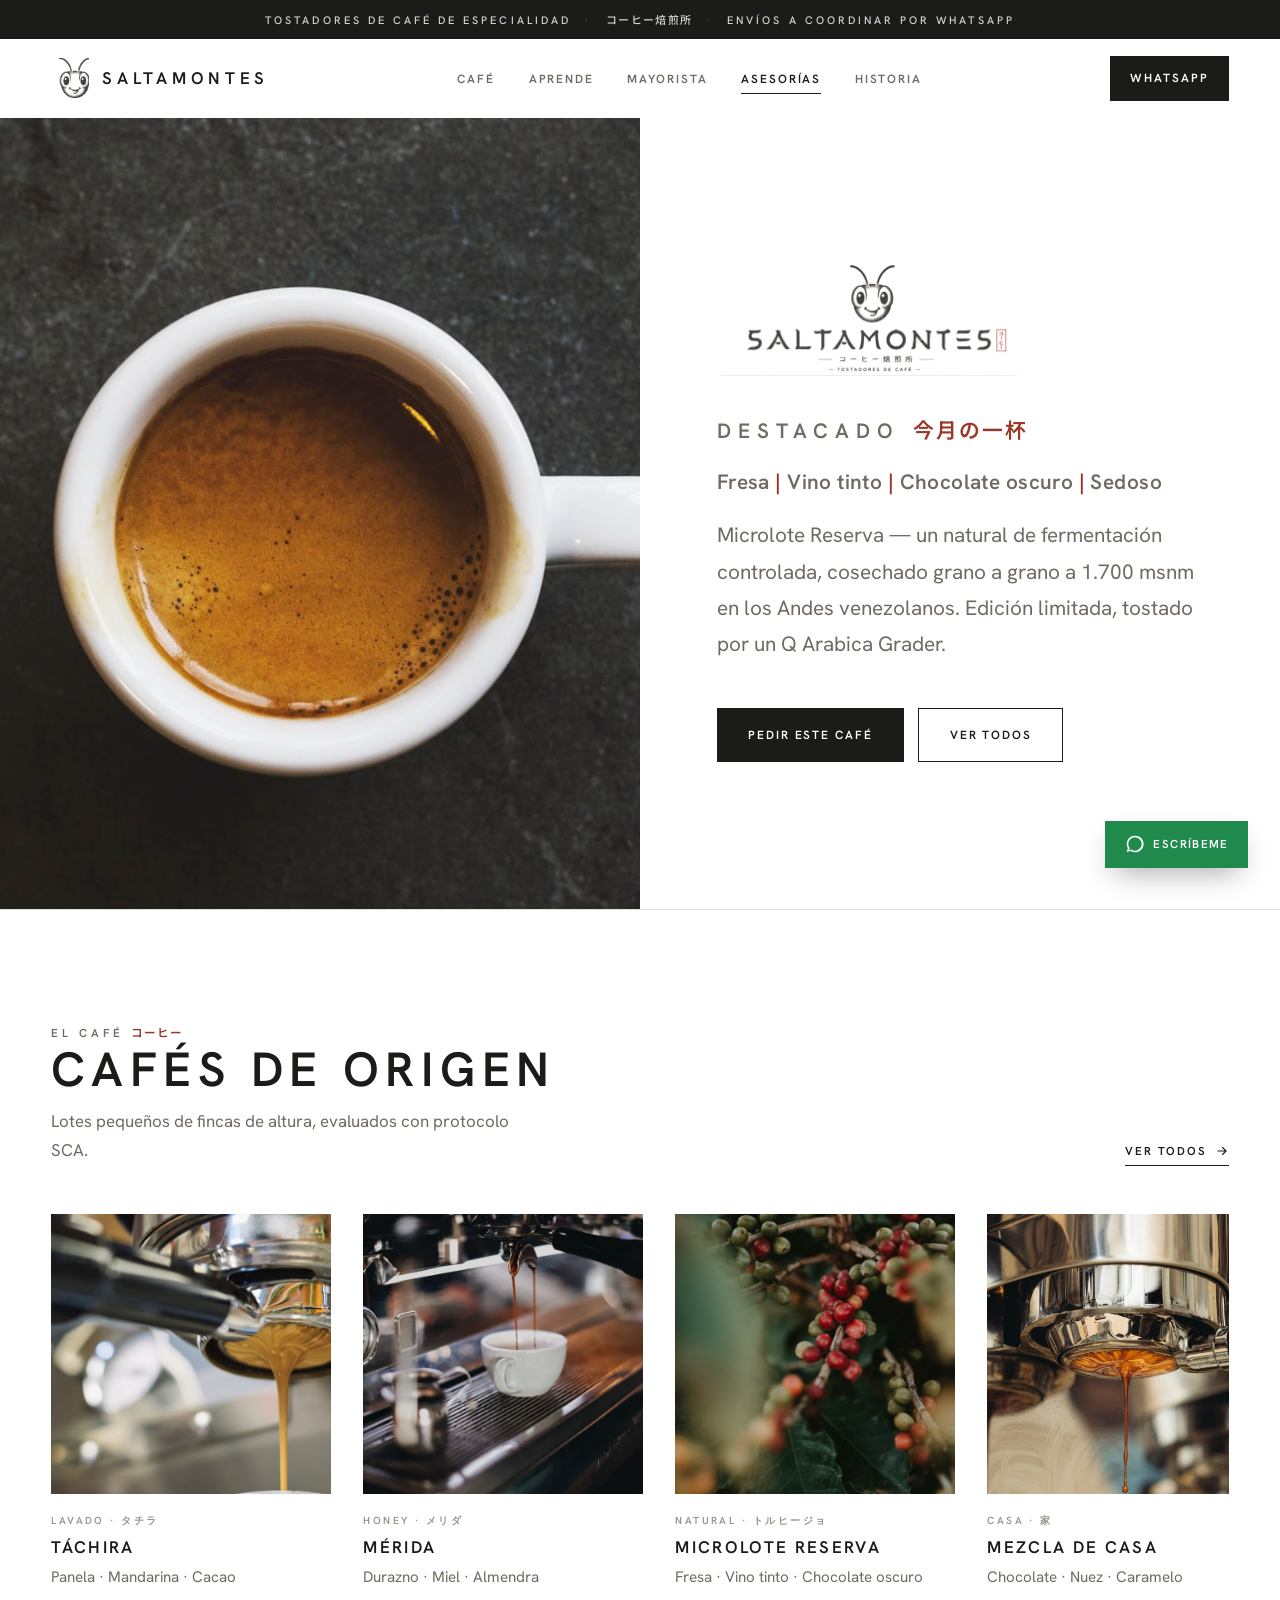
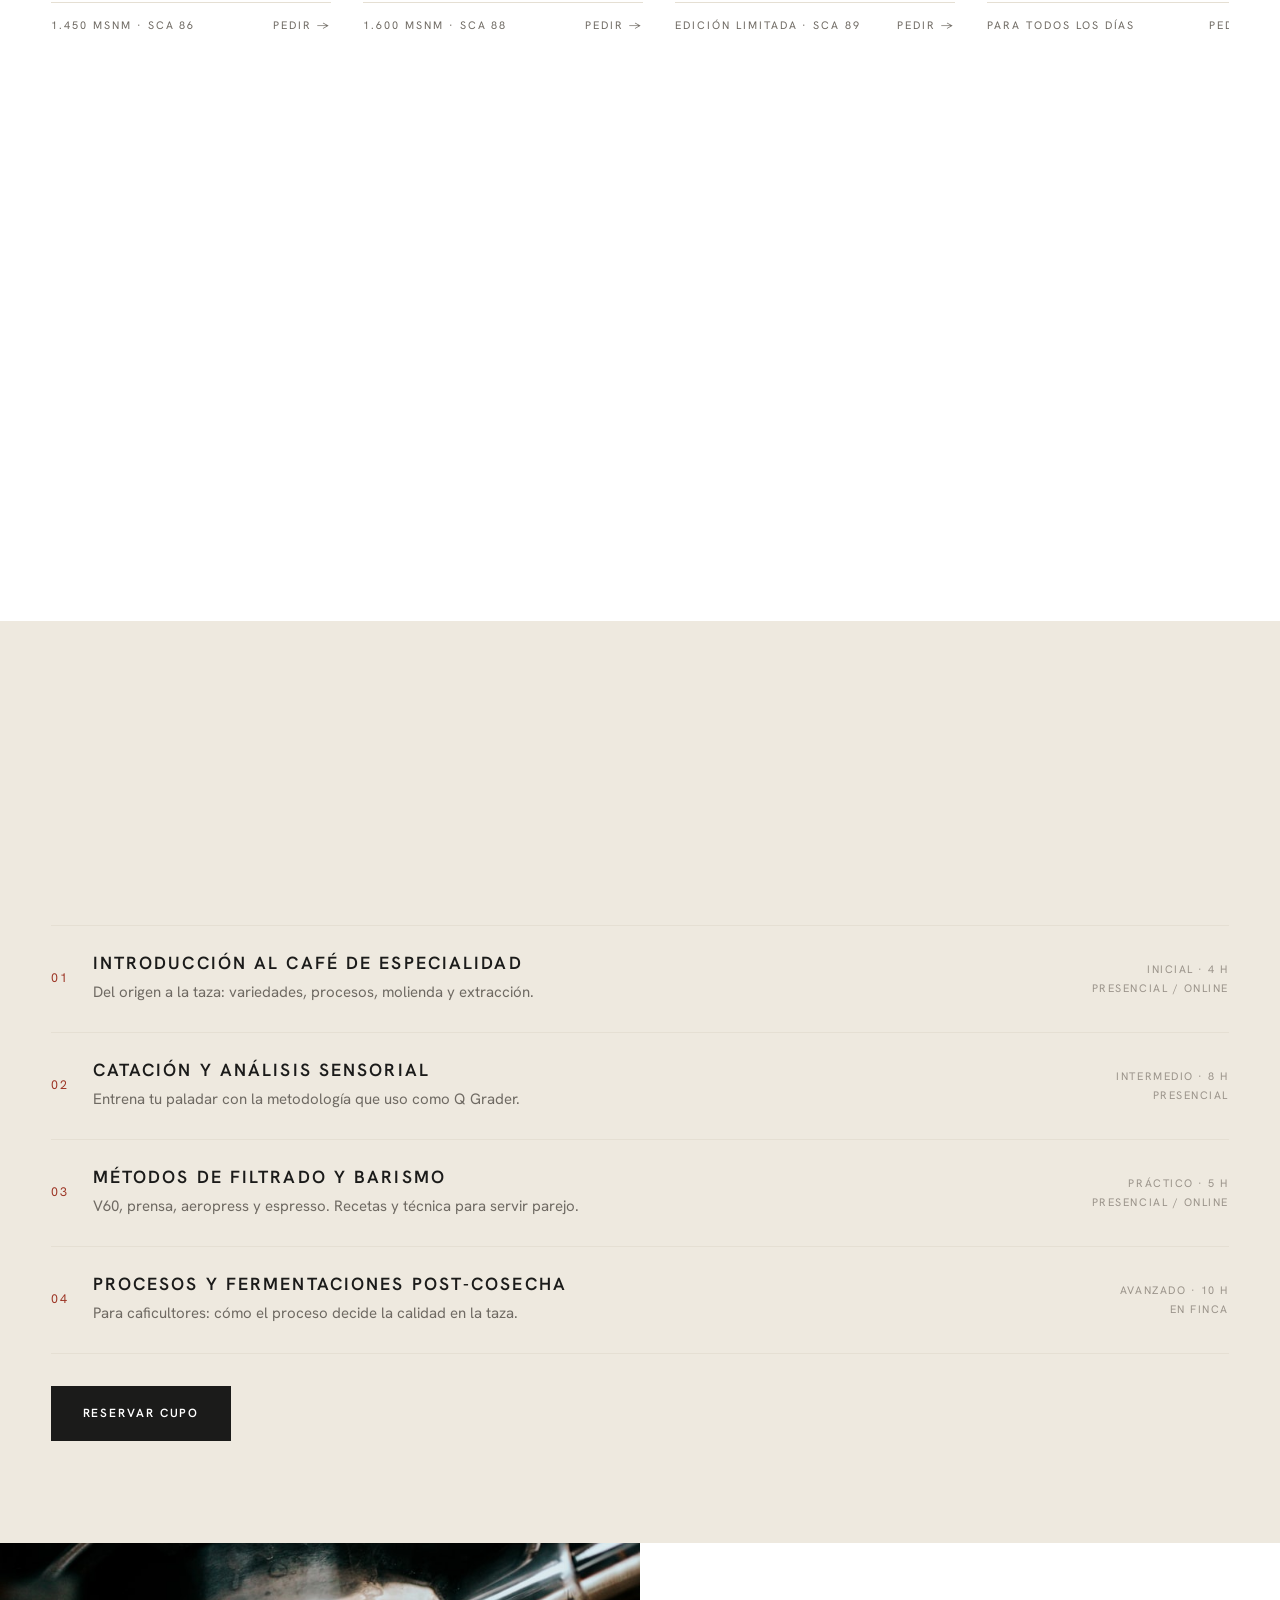
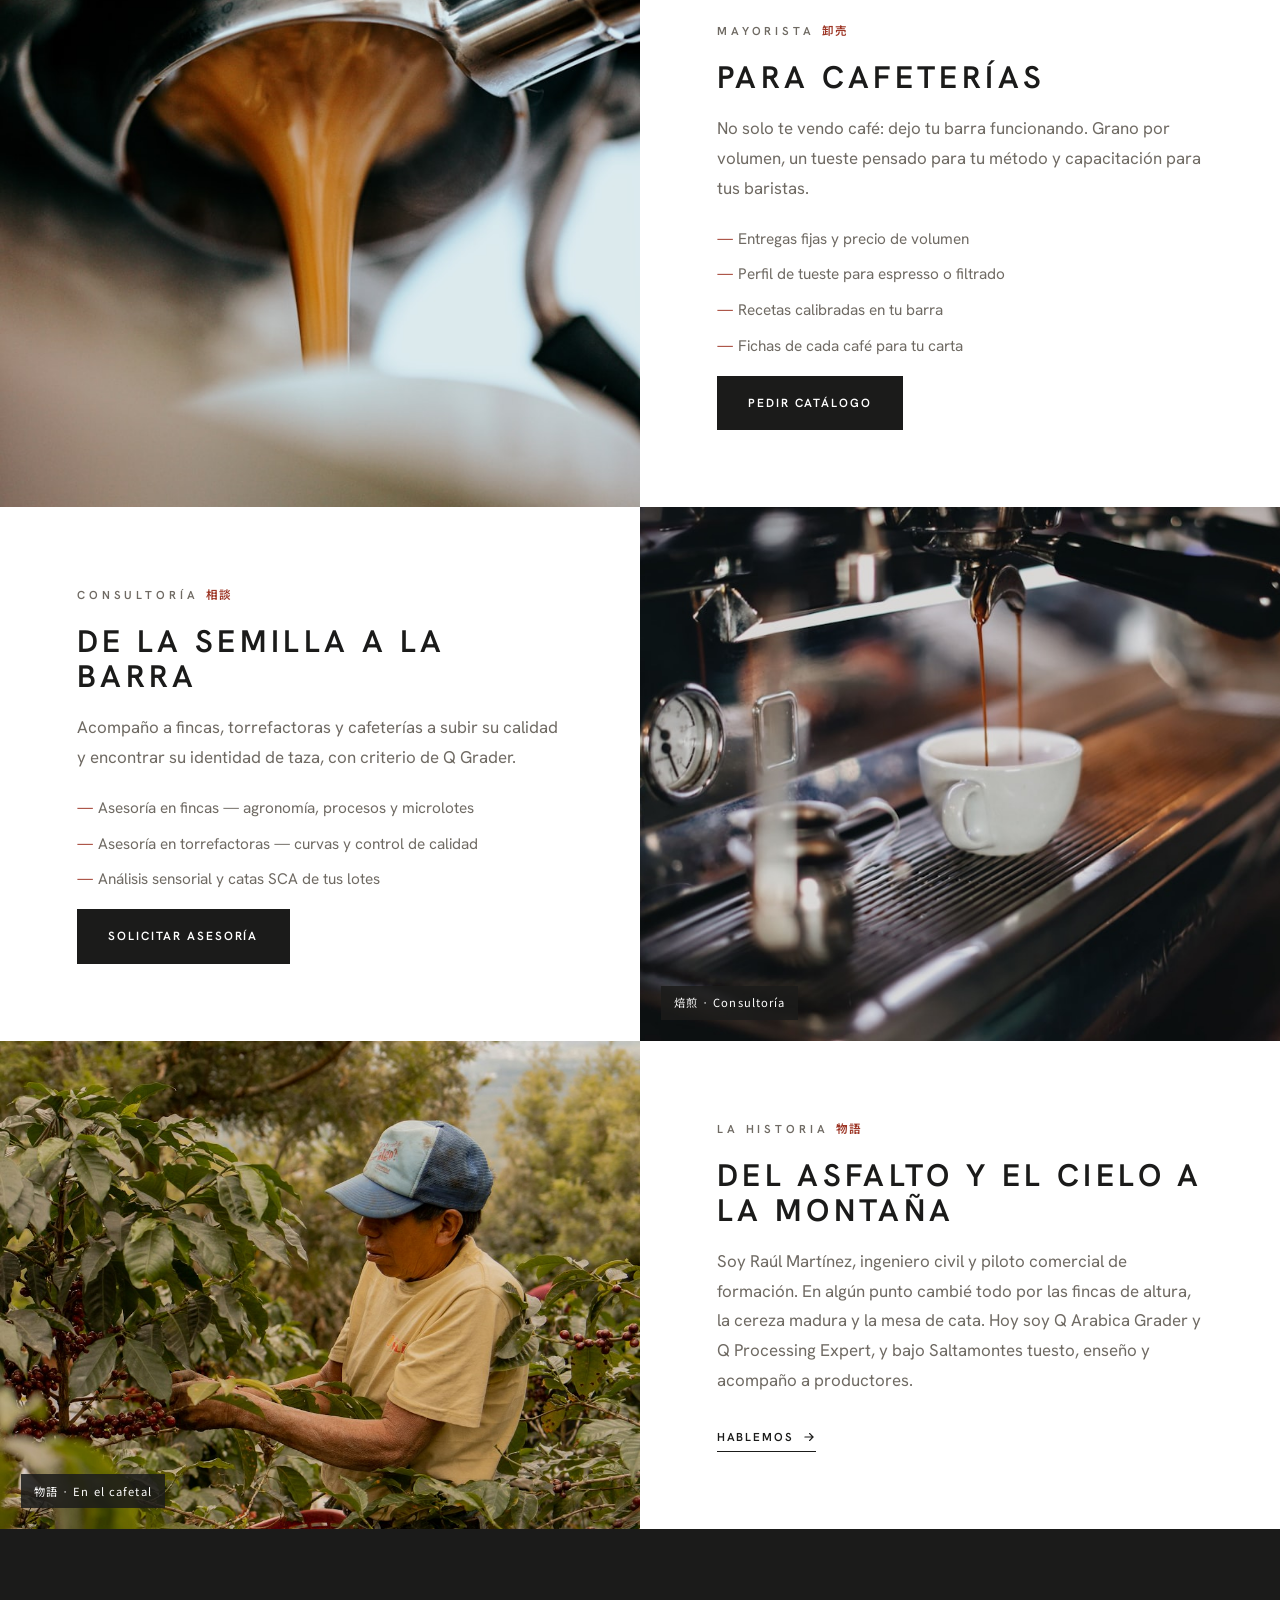
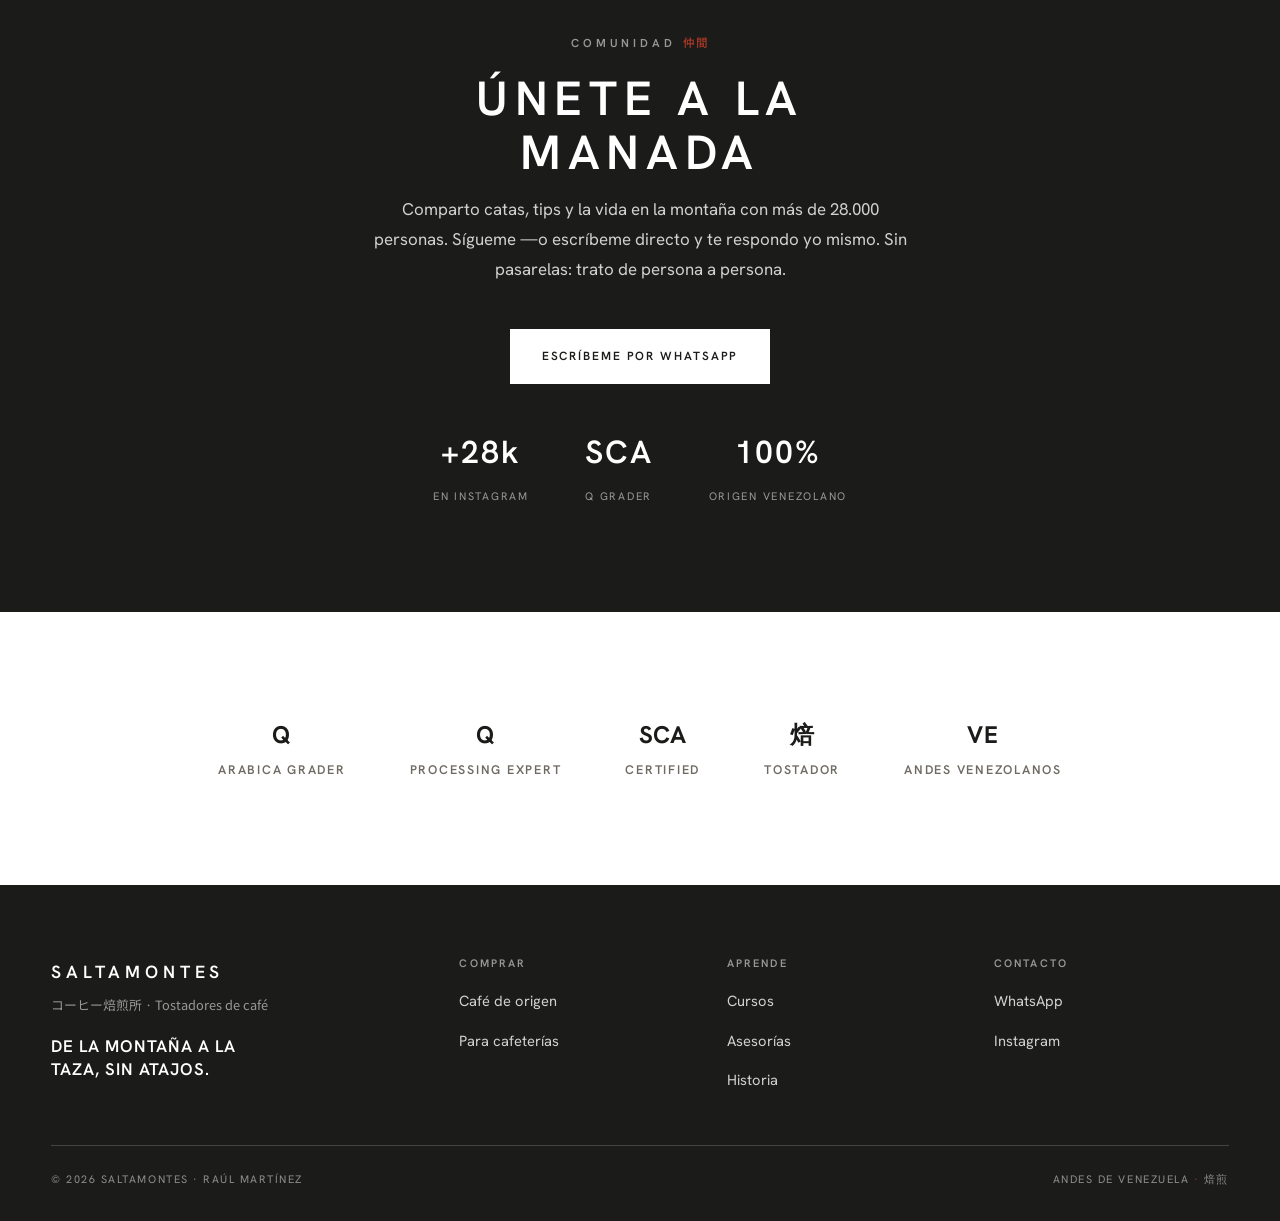
==== v4.html @ 83c82fa0 "Agrega v4 (Saltamontes): sistema editorial minimalista + URLs limpias - v4.html + assets/v4.css: pal" ====
<!DOCTYPE html>
<html lang="es">
<head>
<meta charset="UTF-8" />
<meta name="viewport" content="width=device-width, initial-scale=1" />
<title>Saltamontes — Tostadores de café de especialidad</title>
<meta name="description" content="Saltamontes. Café de especialidad de origen, tostado por un Q Arabica Grader. Cursos, asesorías y café para cafeterías. Pedidos por WhatsApp." />
<meta name="theme-color" content="#ffffff" />
<meta property="og:title" content="Saltamontes — Tostadores de café de especialidad" />
<meta property="og:description" content="Café de origen, cursos y asesorías. De la montaña a la taza." />
<meta property="og:image" content="images/saltamontes-logo.png" />

<link rel="preconnect" href="https://fonts.googleapis.com" />
<link rel="preconnect" href="https://fonts.gstatic.com" crossorigin />
<link href="https://fonts.googleapis.com/css2?family=Hanken+Grotesk:wght@400;500;600;700&family=Noto+Sans+JP:wght@400;500;700&display=swap" rel="stylesheet" />
<link rel="stylesheet" href="assets/v4.css" />
<link rel="icon" href="images/saltamontes-mark.png" />
</head>
<body class="v4">

<!-- TOPBAR -->
<div class="topbar" id="top">
  <div class="wrap topbar__row">Tostadores de café de especialidad <span class="dot">·</span> <span class="jp">コーヒー焙煎所</span> <span class="dot hide-sm">·</span> <span class="hide-sm">Envíos a coordinar por WhatsApp</span></div>
</div>

<!-- HEADER -->
<header class="hdr site-header">
  <div class="wrap hdr__row">
    <a class="brand" href="#top" aria-label="Saltamontes, inicio">
      <img src="images/saltamontes-mark.png" alt="" />
      <b>Saltamontes</b>
    </a>
    <nav aria-label="Principal">
      <ul class="nav nav__links">
        <li><a href="#cafe">Café</a></li>
        <li><a href="#aprende">Aprende</a></li>
        <li><a href="#mayorista">Mayorista</a></li>
        <li><a href="#asesorias">Asesorías</a></li>
        <li><a href="#historia">Historia</a></li>
      </ul>
    </nav>
    <div class="hdr__act">
      <a class="btn btn--sm js-wa" data-wa="Hola Raúl, vi la web de Saltamontes y quiero información.">WhatsApp</a>
      <button class="menu-btn" id="navToggle" aria-label="Abrir menú" aria-expanded="false"><svg viewBox="0 0 24 24" fill="none" stroke="currentColor" stroke-width="1.6" stroke-linecap="round"><path d="M4 7h16M4 12h16M4 17h16"/></svg></button>
    </div>
  </div>
</header>

<div class="mnav" id="mobileMenu" role="dialog" aria-label="Menú">
  <div class="mnav__top"><b style="letter-spacing:.2em;text-transform:uppercase;">Menú</b>
    <button class="menu-btn" id="navClose" aria-label="Cerrar" style="display:grid"><svg viewBox="0 0 24 24" fill="none" stroke="currentColor" stroke-width="1.6" stroke-linecap="round"><path d="M6 6l12 12M18 6L6 18"/></svg></button>
  </div>
  <a href="#cafe">Café</a><a href="#aprende">Aprende</a><a href="#mayorista">Mayorista</a><a href="#asesorias">Asesorías</a><a href="#historia">Historia</a>
</div>

<a class="wa js-wa" data-wa="Hola Raúl 👋 Vi la web de Saltamontes y quiero conversar." aria-label="WhatsApp">
  <svg viewBox="0 0 24 24" fill="currentColor" aria-hidden="true"><path d="M12 2a10 10 0 0 0-8.6 15l-1.3 4.7 4.8-1.3A10 10 0 1 0 12 2zm0 2a8 8 0 1 1-4.1 14.9l-.4-.2-2.8.7.8-2.7-.2-.4A8 8 0 0 1 12 4z"/></svg><span>Escríbeme</span>
</a>

<main>

<!-- HERO — producto destacado -->
<section class="hero">
  <div class="hero__media"><img src="images/g-taza.jpg" alt="Microlote Reserva" loading="eager" /></div>
  <div class="hero__body">
    <img class="hero__logo" src="images/saltamontes-logo.png" alt="Saltamontes" />
    <p class="ey">Destacado <span class="jp">今月の一杯</span></p>
    <p class="hero__notes">Fresa <b>|</b> Vino tinto <b>|</b> Chocolate oscuro <b>|</b> Sedoso</p>
    <p>Microlote Reserva — un natural de fermentación controlada, cosechado grano a grano a 1.700 msnm en los Andes venezolanos. Edición limitada, tostado por un Q&nbsp;Arabica&nbsp;Grader.</p>
    <div class="hero__cta">
      <a class="btn js-wa" data-wa="Hola Raúl, quiero el Microlote Reserva destacado de Saltamontes. ¿Disponibilidad y precio?">Pedir este café</a>
      <a class="btn btn--out" href="#cafe">Ver todos</a>
    </div>
  </div>
</section>

<!-- CAFÉ — rail -->
<section class="sec" id="cafe">
  <div class="wrap">
    <div class="sechead reveal">
      <div><p class="ey">El café <span class="jp">コーヒー</span></p><h2>Cafés de origen</h2><p>Lotes pequeños de fincas de altura, evaluados con protocolo SCA.</p></div>
      <a class="lnk js-wa" data-wa="Hola Raúl, ¿me pasas la lista completa de cafés de Saltamontes con precios?">Ver todos <svg viewBox="0 0 24 24" fill="none" stroke="currentColor" stroke-width="2" stroke-linecap="round"><path d="M5 12h14M13 6l6 6-6 6"/></svg></a>
    </div>
    <div class="rail reveal">
      <a class="pcard js-wa" data-wa="Hola Raúl, me interesa el café Táchira (lavado). ¿Precio y disponibilidad?">
        <div class="pcard__img"><img src="images/cafe-1.jpg" alt="Táchira" loading="lazy" /></div>
        <span class="pcard__cat">Lavado · タチラ</span><h3>Táchira</h3>
        <p class="pcard__notes">Panela · Mandarina · Cacao</p>
        <div class="pcard__foot"><span>1.450 msnm · SCA 86</span><span>Pedir →</span></div>
      </a>
      <a class="pcard js-wa" data-wa="Hola Raúl, me interesa el café Mérida (honey). ¿Precio y disponibilidad?">
        <div class="pcard__img"><img src="images/cafe-2.jpg" alt="Mérida" loading="lazy" /></div>
        <span class="pcard__cat">Honey · メリダ</span><h3>Mérida</h3>
        <p class="pcard__notes">Durazno · Miel · Almendra</p>
        <div class="pcard__foot"><span>1.600 msnm · SCA 88</span><span>Pedir →</span></div>
      </a>
      <a class="pcard js-wa" data-wa="Hola Raúl, quiero el Microlote Reserva (natural). ¿Sigue disponible?">
        <div class="pcard__img"><img src="images/cafe-3.jpg" alt="Microlote Reserva" loading="lazy" /></div>
        <span class="pcard__cat">Natural · トルヒージョ</span><h3>Microlote Reserva</h3>
        <p class="pcard__notes">Fresa · Vino tinto · Chocolate oscuro</p>
        <div class="pcard__foot"><span>Edición limitada · SCA 89</span><span>Pedir →</span></div>
      </a>
      <a class="pcard js-wa" data-wa="Hola Raúl, quiero café para preparar en casa. ¿Qué me recomiendas?">
        <div class="pcard__img"><img src="images/hero.jpg" alt="Café de casa" loading="lazy" /></div>
        <span class="pcard__cat">Casa · 家</span><h3>Mezcla de casa</h3>
        <p class="pcard__notes">Chocolate · Nuez · Caramelo</p>
        <div class="pcard__foot"><span>Para todos los días</span><span>Pedir →</span></div>
      </a>
    </div>
  </div>
</section>

<!-- BLOQUE A — Origen (imagen izq) -->
<section class="block reveal">
  <div class="block__media"><img src="images/editorial.jpg" alt="Cafetal de altura" loading="lazy" /><span class="tag">山の畑 · Los Andes</span></div>
  <div class="block__body">
    <p class="ey">Origen <span class="jp">産地</span></p>
    <h2>No nos conformamos con un café correcto</h2>
    <p>Altura, sombra, cosecha selectiva y procesos hechos con paciencia. Como los tostadores japoneses que admiro: precisión, respeto por el grano y ni un atajo. Eso separa un buen café de uno que no se te olvida.</p>
    <a class="lnk" href="#historia">Nuestra historia <svg viewBox="0 0 24 24" fill="none" stroke="currentColor" stroke-width="2" stroke-linecap="round"><path d="M5 12h14M13 6l6 6-6 6"/></svg></a>
  </div>
</section>

<!-- APRENDE — cursos -->
<section class="sec sec--cream" id="aprende">
  <div class="wrap">
    <div class="sechead reveal"><div><p class="ey">Aprende <span class="jp">学ぶ</span></p><h2>Cursos</h2><p>Con quien lo hace todos los días. Presencial o en línea, con base en los protocolos de la SCA.</p></div></div>
    <div class="rows reveal">
      <div class="row"><span class="row__n">01</span><div><h3>Introducción al café de especialidad</h3><p>Del origen a la taza: variedades, procesos, molienda y extracción.</p></div><div class="row__meta">Inicial · 4 h<br>Presencial / Online</div></div>
      <div class="row"><span class="row__n">02</span><div><h3>Catación y análisis sensorial</h3><p>Entrena tu paladar con la metodología que uso como Q Grader.</p></div><div class="row__meta">Intermedio · 8 h<br>Presencial</div></div>
      <div class="row"><span class="row__n">03</span><div><h3>Métodos de filtrado y barismo</h3><p>V60, prensa, aeropress y espresso. Recetas y técnica para servir parejo.</p></div><div class="row__meta">Práctico · 5 h<br>Presencial / Online</div></div>
      <div class="row"><span class="row__n">04</span><div><h3>Procesos y fermentaciones post-cosecha</h3><p>Para caficultores: cómo el proceso decide la calidad en la taza.</p></div><div class="row__meta">Avanzado · 10 h<br>En finca</div></div>
    </div>
    <div style="margin-top:2rem;"><a class="btn js-wa" data-wa="Hola Raúl, quiero reservar cupo en un curso de Saltamontes. ¿Próximas fechas?">Reservar cupo</a></div>
  </div>
</section>

<!-- BLOQUE C — Cafeterías (imagen izq) -->
<section class="block reveal" id="mayorista">
  <div class="block__media"><img src="images/g-molido.jpg" alt="Café en barra" loading="lazy" /></div>
  <div class="block__body">
    <p class="ey">Mayorista <span class="jp">卸売</span></p>
    <h2>Para cafeterías</h2>
    <p>No solo te vendo café: dejo tu barra funcionando. Grano por volumen, un tueste pensado para tu método y capacitación para tus baristas.</p>
    <ul class="blist"><li>Entregas fijas y precio de volumen</li><li>Perfil de tueste para espresso o filtrado</li><li>Recetas calibradas en tu barra</li><li>Fichas de cada café para tu carta</li></ul>
    <a class="btn js-wa" data-wa="Hola Raúl, tengo una cafetería y quiero el catálogo mayorista de Saltamontes.">Pedir catálogo</a>
  </div>
</section>

<!-- BLOQUE D — Asesorías (imagen der) -->
<section class="block block--rev reveal" id="asesorias">
  <div class="block__media"><img src="images/cafe-2.jpg" alt="Asesoría de tueste" loading="lazy" /><span class="tag">焙煎 · Consultoría</span></div>
  <div class="block__body">
    <p class="ey">Consultoría <span class="jp">相談</span></p>
    <h2>De la semilla a la barra</h2>
    <p>Acompaño a fincas, torrefactoras y cafeterías a subir su calidad y encontrar su identidad de taza, con criterio de Q Grader.</p>
    <ul class="blist"><li>Asesoría en fincas — agronomía, procesos y microlotes</li><li>Asesoría en torrefactoras — curvas y control de calidad</li><li>Análisis sensorial y catas SCA de tus lotes</li></ul>
    <a class="btn js-wa" data-wa="Hola Raúl, quiero una asesoría de Saltamontes (finca / torrefactora / catas).">Solicitar asesoría</a>
  </div>
</section>

<!-- HISTORIA -->
<section class="block reveal" id="historia">
  <div class="block__media"><img src="images/raul.jpg" alt="En el cafetal" loading="lazy" /><span class="tag">物語 · En el cafetal</span></div>
  <div class="block__body">
    <p class="ey">La historia <span class="jp">物語</span></p>
    <h2>Del asfalto y el cielo a la montaña</h2>
    <p style="text-transform:none;letter-spacing:0;font-weight:400;">Soy Raúl Martínez, ingeniero civil y piloto comercial de formación. En algún punto cambié todo por las fincas de altura, la cereza madura y la mesa de cata. Hoy soy Q Arabica Grader y Q Processing Expert, y bajo Saltamontes tuesto, enseño y acompaño a productores.</p>
    <a class="lnk js-wa" data-wa="Hola Raúl, quiero conocer más de Saltamontes.">Hablemos <svg viewBox="0 0 24 24" fill="none" stroke="currentColor" stroke-width="2" stroke-linecap="round"><path d="M5 12h14M13 6l6 6-6 6"/></svg></a>
  </div>
</section>

<!-- COMUNIDAD -->
<section class="sec sec--ink" id="comunidad">
  <div class="wrap signup reveal">
    <p class="ey">Comunidad <span class="jp">仲間</span></p>
    <h2>Únete a la manada</h2>
    <p>Comparto catas, tips y la vida en la montaña con más de 28.000 personas. Sígueme —o escríbeme directo y te respondo yo mismo. Sin pasarelas: trato de persona a persona.</p>
    <a class="btn btn--light js-wa" data-wa="Hola Raúl 👋 Vi la web de Saltamontes y quiero conversar sobre café.">Escríbeme por WhatsApp</a>
    <div class="signup__stats">
      <div><b>+28k</b><span>En Instagram</span></div>
      <div><b>SCA</b><span>Q Grader</span></div>
      <div><b>100%</b><span>Origen venezolano</span></div>
    </div>
  </div>
</section>

<!-- PRENSA / CREDENCIALES -->
<section class="sec">
  <div class="wrap press reveal">
    <div><b>Q</b> Arabica Grader</div>
    <div><b>Q</b> Processing Expert</div>
    <div><b>SCA</b> Certified</div>
    <div><b>焙</b> Tostador</div>
    <div><b>VE</b> Andes venezolanos</div>
  </div>
</section>

</main>

<!-- FOOTER -->
<footer class="foot">
  <div class="wrap">
    <div class="foot__grid">
      <div>
        <div class="foot__brand">Saltamontes</div>
        <div class="foot__jp">コーヒー焙煎所 · Tostadores de café</div>
        <p class="foot__tag">De la montaña a la taza, sin atajos.</p>
      </div>
      <div><h4>Comprar</h4><ul><li><a class="js-wa" data-wa="Hola Raúl, quiero café de Saltamontes.">Café de origen</a></li><li><a class="js-wa" data-wa="Hola Raúl, quiero el catálogo mayorista.">Para cafeterías</a></li></ul></div>
      <div><h4>Aprende</h4><ul><li><a href="#aprende">Cursos</a></li><li><a href="#asesorias">Asesorías</a></li><li><a href="#historia">Historia</a></li></ul></div>
      <div><h4>Contacto</h4><ul><li><a class="js-wa" data-wa="Hola Raúl 👋">WhatsApp</a></li><li><a href="https://www.instagram.com/raulmartinez28" target="_blank" rel="noopener">Instagram</a></li></ul></div>
    </div>
    <div class="foot__bottom"><span>© <span id="year">2026</span> Saltamontes · Raúl Martínez</span><span>Andes de Venezuela <span style="color:var(--accent)">·</span> 焙煎</span></div>
  </div>
</footer>

<script src="assets/app.js"></script>
</body>
</html>
---- assets/v4.css ----
/* =========================================================================
   SALTAMONTES — v4
   Sistema visual editorial minimalista (referencia: tostadores de especialidad
   estilo Onyx). Blanco + crema, tipografía sans en mayúsculas espaciadas,
   bloques alternos imagen/texto, mucha respiración. Contenido propio.
   ========================================================================= */

:root {
  --paper:  #ffffff;
  --cream:  #eee9df;
  --sand:   #f6f2ea;
  --ink:    #1b1b1a;
  --ink-soft:#6f6a63;
  --ink-faint:#9a938a;
  --line:   #e5dfd3;
  --accent: #9d3626;   /* rojo-sello Saltamontes, uso mínimo */

  --font: "Hanken Grotesk", system-ui, -apple-system, "Segoe UI", sans-serif;
  --jp: "Noto Sans JP", var(--font);

  --s-0: clamp(1rem, .97rem + .15vw, 1.06rem);
  --s-1: clamp(1.1rem, 1.02rem + .35vw, 1.3rem);
  --s-2: clamp(1.4rem, 1.15rem + 1vw, 2rem);
  --s-3: clamp(1.9rem, 1.4rem + 2.1vw, 3rem);
  --s-4: clamp(2.4rem, 1.7rem + 3.2vw, 4.2rem);

  --maxw: 1280px;
  --gutter: clamp(1.15rem, 4vw, 3.5rem);
  --ease: cubic-bezier(.22,.61,.36,1);
}

*,*::before,*::after{ box-sizing:border-box; }
html{ scroll-behavior:smooth; -webkit-text-size-adjust:100%; }
@media (prefers-reduced-motion:reduce){ html{ scroll-behavior:auto; } }
body{ margin:0; background:var(--paper); color:var(--ink); font-family:var(--font);
  font-size:var(--s-0); line-height:1.75; -webkit-font-smoothing:antialiased; text-rendering:optimizeLegibility; overflow-x:hidden; }
img,svg{ max-width:100%; display:block; }
a{ color:inherit; }
p{ margin:0 0 1rem; max-width:64ch; }
:focus-visible{ outline:2px solid var(--accent); outline-offset:3px; }
section[id]{ scroll-margin-top:120px; }

/* Titulares Onyx: mayúsculas, muy espaciados, peso medio */
h1,h2,h3,h4{ margin:0; font-weight:600; line-height:1.12; text-transform:uppercase; letter-spacing:.14em; }
.display{ font-weight:600; letter-spacing:.16em; }

.wrap{ width:100%; max-width:var(--maxw); margin-inline:auto; padding-inline:var(--gutter); }

.ey{ font-size:.72rem; font-weight:600; letter-spacing:.34em; text-transform:uppercase; color:var(--ink-faint); margin:0 0 1.2rem; }
.ey .jp{ font-family:var(--jp); letter-spacing:.1em; color:var(--accent); }

/* Botones */
.btn{ display:inline-flex; align-items:center; gap:.55rem; font-weight:600; letter-spacing:.16em; text-transform:uppercase; font-size:.74rem;
  padding:1rem 1.9rem; min-height:48px; border:1px solid var(--ink); background:var(--ink); color:var(--paper); text-decoration:none; cursor:pointer;
  transition:background .25s var(--ease), color .25s var(--ease); }
.btn:hover{ background:transparent; color:var(--ink); }
.btn--out{ background:transparent; color:var(--ink); }
.btn--out:hover{ background:var(--ink); color:var(--paper); }
.btn--light{ border-color:var(--paper); background:var(--paper); color:var(--ink); }
.btn--light:hover{ background:transparent; color:var(--paper); }
.btn svg{ width:16px; height:16px; }
.btn--sm{ padding:.7rem 1.2rem; min-height:40px; }

.lnk{ font-weight:600; letter-spacing:.16em; text-transform:uppercase; font-size:.72rem; text-decoration:none; color:var(--ink);
  border-bottom:1px solid currentColor; padding-bottom:4px; display:inline-flex; align-items:center; gap:.5rem; }
.lnk svg{ width:14px; height:14px; transition:transform .2s var(--ease); }
.lnk:hover svg{ transform:translateX(4px); }

/* Topbar */
.topbar{ background:var(--ink); color:color-mix(in srgb, var(--paper) 82%, transparent); text-align:center; }
.topbar__row{ padding:.6rem 0; font-size:.68rem; font-weight:500; letter-spacing:.28em; text-transform:uppercase; }
.topbar .jp{ font-family:var(--jp); letter-spacing:.12em; }
.topbar .dot{ color:var(--accent); margin:0 .5rem; }
@media (max-width:640px){ .topbar .hide-sm{ display:none; } }

/* Header */
.hdr{ position:sticky; top:0; z-index:100; background:color-mix(in srgb, var(--paper) 90%, transparent); backdrop-filter:saturate(1.1) blur(8px);
  border-bottom:1px solid transparent; transition:border-color .3s; }
.hdr.is-stuck{ border-bottom-color:var(--line); }
.hdr__row{ display:flex; align-items:center; justify-content:space-between; gap:1rem; height:78px; }
.brand{ display:flex; align-items:center; gap:.7rem; text-decoration:none; color:var(--ink); }
.brand img{ width:40px; height:40px; object-fit:contain; }
.brand b{ font-weight:600; letter-spacing:.28em; text-transform:uppercase; font-size:1.05rem; }
.nav{ display:flex; gap:2.1rem; list-style:none; margin:0; padding:0; }
.nav a{ text-decoration:none; color:var(--ink-soft); font-weight:600; font-size:.74rem; letter-spacing:.16em; text-transform:uppercase; transition:color .15s; position:relative; }
.nav a::after{ content:""; position:absolute; left:0; right:100%; bottom:-7px; height:1px; background:var(--ink); transition:right .25s var(--ease); }
.nav a:hover,.nav a.active{ color:var(--ink); }
.nav a:hover::after,.nav a.active::after{ right:0; }
.hdr__act{ display:flex; align-items:center; gap:.9rem; }
.menu-btn{ display:none; width:44px; height:44px; place-items:center; background:none; border:1px solid var(--line); cursor:pointer; color:var(--ink); }
.menu-btn svg{ width:20px; height:20px; }

.mnav{ position:fixed; inset:0; z-index:200; background:var(--paper); padding:var(--gutter); display:flex; flex-direction:column;
  transform:translateX(100%); transition:transform .35s var(--ease); visibility:hidden; }
.mnav.open{ transform:none; visibility:visible; }
.mnav__top{ display:flex; justify-content:space-between; align-items:center; margin-bottom:2rem; }
.mnav a{ font-weight:600; letter-spacing:.16em; text-transform:uppercase; font-size:1.2rem; color:var(--ink); text-decoration:none; padding:.9rem 0; border-bottom:1px solid var(--line); }

/* WhatsApp flotante */
.wa{ position:fixed; right:clamp(1rem,3vw,2rem); bottom:clamp(1rem,3vw,2rem); z-index:90; display:inline-flex; align-items:center; gap:.55rem;
  background:#1f8a4c; color:#fff; padding:.85rem 1.2rem; text-decoration:none; font-weight:600; letter-spacing:.12em; text-transform:uppercase; font-size:.72rem;
  box-shadow:0 12px 30px -10px rgba(0,0,0,.4); transition:transform .2s var(--ease); }
.wa:hover{ transform:translateY(-3px); color:#fff; }
.wa svg{ width:20px; height:20px; }
@media (max-width:560px){ .wa span{ display:none; } .wa{ padding:.9rem; } }

/* ---------- HERO (producto destacado a lo Onyx) ---------- */
.hero{ display:grid; grid-template-columns:1fr 1fr; min-height:min(88vh,860px); border-bottom:1px solid var(--line); }
.hero__media{ position:relative; overflow:hidden; background:var(--cream); }
.hero__media img{ width:100%; height:100%; object-fit:cover; }
.hero__body{ display:flex; flex-direction:column; justify-content:center; padding:clamp(2.5rem,6vw,6rem); background:var(--paper); }
.hero__logo{ width:min(300px,74%); margin-bottom:2.2rem; }
.hero__notes{ font-size:clamp(1.3rem,1rem+1.4vw,2rem); font-weight:600; letter-spacing:.02em; text-transform:none; line-height:1.25; margin-bottom:1.4rem; }
.hero__notes b{ color:var(--accent); }
.hero p{ color:var(--ink-soft); font-size:var(--s-1); }
.hero__cta{ display:flex; flex-wrap:wrap; gap:.9rem; margin-top:1.8rem; }

/* ---------- Carrusel de cafés ---------- */
.sec{ padding-block:clamp(3.5rem,8vw,7rem); }
.sec--cream{ background:var(--cream); }
.sec--sand{ background:var(--sand); }
.sec--ink{ background:var(--ink); color:var(--paper); }
.sec--ink .ey{ color:color-mix(in srgb, var(--paper) 55%, transparent); }
.sec--ink p{ color:color-mix(in srgb, var(--paper) 78%, transparent); }
.sechead{ display:flex; justify-content:space-between; align-items:flex-end; gap:2rem; margin-bottom:clamp(2rem,4vw,3rem); flex-wrap:wrap; }
.sechead h2{ font-size:var(--s-3); }
.sechead p{ color:var(--ink-soft); margin:.6rem 0 0; max-width:52ch; }

.rail{ display:grid; grid-auto-flow:column; grid-auto-columns:minmax(280px,1fr); gap:clamp(1rem,2.5vw,2rem); overflow-x:auto; scroll-snap-type:x mandatory; padding-bottom:1rem; scrollbar-width:thin; }
.rail::-webkit-scrollbar{ height:4px; } .rail::-webkit-scrollbar-thumb{ background:var(--line); }
.pcard{ scroll-snap-align:start; text-decoration:none; color:inherit; display:flex; flex-direction:column; }
.pcard__img{ position:relative; aspect-ratio:1; background:var(--cream); overflow:hidden; margin-bottom:1.1rem; }
.pcard__img img{ width:100%; height:100%; object-fit:cover; transition:transform .8s var(--ease); }
.pcard:hover .pcard__img img{ transform:scale(1.05); }
.pcard__cat{ font-size:.64rem; font-weight:600; letter-spacing:.24em; text-transform:uppercase; color:var(--ink-faint); }
.pcard h3{ font-size:1.05rem; letter-spacing:.14em; margin:.5rem 0 .5rem; }
.pcard__notes{ text-transform:none; letter-spacing:0; font-weight:400; color:var(--ink-soft); font-size:.95rem; margin:0 0 .7rem; }
.pcard__foot{ margin-top:auto; display:flex; align-items:center; justify-content:space-between; gap:1rem; padding-top:.8rem; border-top:1px solid var(--line); font-size:.68rem; letter-spacing:.18em; text-transform:uppercase; color:var(--ink-soft); }

/* ---------- Bloques alternos imagen/texto ---------- */
.block{ display:grid; grid-template-columns:1fr 1fr; align-items:stretch; }
.block__media{ position:relative; min-height:clamp(340px,52vh,620px); overflow:hidden; background:var(--cream); }
.block__media img{ position:absolute; inset:0; width:100%; height:100%; object-fit:cover; }
.block__body{ display:flex; flex-direction:column; justify-content:center; padding:clamp(2.2rem,6vw,5.5rem); }
.block__body h2{ font-size:var(--s-2); margin-bottom:1.2rem; }
.block__body p{ color:var(--ink-soft); }
.block__body .btn, .block__body .lnk{ margin-top:1rem; align-self:flex-start; }
.block--rev .block__media{ order:2; }
.block .tag{ position:absolute; left:1.3rem; bottom:1.3rem; z-index:2; background:color-mix(in srgb, var(--ink) 86%, transparent); color:var(--paper); font-family:var(--jp); font-size:.7rem; letter-spacing:.1em; padding:.45rem .8rem; }

/* lista dentro de bloque */
.blist{ list-style:none; margin:.4rem 0 0; padding:0; display:grid; gap:.55rem; }
.blist li{ position:relative; padding-left:1.3rem; color:var(--ink-soft); font-size:.96rem; }
.blist li::before{ content:"—"; position:absolute; left:0; color:var(--accent); }

/* ---------- Cursos (lista) ---------- */
.rows{ border-top:1px solid var(--line); }
.row{ display:grid; grid-template-columns:auto 1fr auto; gap:1.5rem; align-items:center; padding:1.7rem 0; border-bottom:1px solid var(--line); }
.row__n{ font-size:.78rem; letter-spacing:.14em; color:var(--accent); }
.row h3{ font-size:1.1rem; letter-spacing:.12em; margin-bottom:.35rem; }
.row p{ margin:0; text-transform:none; letter-spacing:0; font-weight:400; color:var(--ink-soft); font-size:.94rem; }
.row__meta{ font-size:.68rem; letter-spacing:.14em; text-transform:uppercase; color:var(--ink-faint); text-align:right; white-space:nowrap; }
.sec--ink .row,.sec--ink .rows{ border-color:color-mix(in srgb, var(--paper) 18%, transparent); }
.sec--ink .row p{ color:color-mix(in srgb, var(--paper) 72%, transparent); }

/* ---------- Comunidad ---------- */
.signup{ text-align:center; max-width:640px; margin-inline:auto; }
.signup h2{ font-size:var(--s-3); margin-bottom:1rem; }
.signup p{ margin-inline:auto; color:color-mix(in srgb, var(--paper) 80%, transparent); }
.signup .btn{ margin-top:1.8rem; }
.signup__stats{ display:flex; justify-content:center; gap:clamp(1.5rem,5vw,3.5rem); margin-top:2.5rem; flex-wrap:wrap; }
.signup__stats b{ display:block; font-size:2rem; font-weight:600; letter-spacing:.06em; }
.signup__stats span{ font-size:.68rem; letter-spacing:.16em; text-transform:uppercase; color:color-mix(in srgb, var(--paper) 55%, transparent); }

/* Credenciales / prensa */
.press{ display:flex; flex-wrap:wrap; justify-content:center; align-items:center; gap:clamp(1.5rem,5vw,4rem); text-align:center; }
.press div{ font-size:.78rem; font-weight:600; letter-spacing:.14em; text-transform:uppercase; color:var(--ink-soft); }
.press b{ display:block; font-size:1.5rem; letter-spacing:.02em; color:var(--ink); margin-bottom:.25rem; }

/* Footer */
.foot{ background:var(--ink); color:color-mix(in srgb, var(--paper) 78%, transparent); padding-block:clamp(3rem,6vw,4.5rem) 2rem; }
.foot__grid{ display:grid; grid-template-columns:1.6fr 1fr 1fr 1fr; gap:2rem; margin-bottom:3rem; }
.foot__brand{ font-weight:600; letter-spacing:.28em; text-transform:uppercase; font-size:1.1rem; color:var(--paper); }
.foot__jp{ font-family:var(--jp); color:color-mix(in srgb, var(--paper) 55%, transparent); font-size:.8rem; margin-top:.4rem; }
.foot__tag{ font-weight:600; letter-spacing:.06em; text-transform:uppercase; font-size:1.05rem; color:var(--paper); max-width:22ch; margin-top:1.2rem; line-height:1.35; }
.foot h4{ font-weight:600; font-size:.68rem; letter-spacing:.2em; text-transform:uppercase; color:color-mix(in srgb, var(--paper) 55%, transparent); margin-bottom:1.1rem; }
.foot ul{ list-style:none; margin:0; padding:0; display:grid; gap:.6rem; }
.foot a{ color:color-mix(in srgb, var(--paper) 80%, transparent); text-decoration:none; font-size:.92rem; }
.foot a:hover{ color:var(--paper); }
.foot__bottom{ border-top:1px solid color-mix(in srgb, var(--paper) 18%, transparent); padding-top:1.5rem; display:flex; flex-wrap:wrap; gap:1rem; justify-content:space-between;
  font-size:.68rem; letter-spacing:.14em; text-transform:uppercase; color:color-mix(in srgb, var(--paper) 50%, transparent); }

/* Reveal */
.reveal{ opacity:0; transform:translateY(20px); transition:opacity .7s var(--ease), transform .7s var(--ease); }
.reveal.in{ opacity:1; transform:none; }
@media (prefers-reduced-motion:reduce){ .reveal{ opacity:1; transform:none; } }

/* Responsive */
@media (max-width:960px){
  .hero{ grid-template-columns:1fr; }
  .hero__media{ min-height:44vh; order:-1; }
  .block{ grid-template-columns:1fr; }
  .block--rev .block__media{ order:-1; }
  .block__media{ min-height:44vh; }
  .nav,.hdr__act .btn{ display:none; }
  .menu-btn{ display:grid; }
  .foot__grid{ grid-template-columns:1fr 1fr; }
}
@media (max-width:560px){
  .row{ grid-template-columns:auto 1fr; }
  .row__meta{ grid-column:2; text-align:left; }
  .foot__grid{ grid-template-columns:1fr; }
}
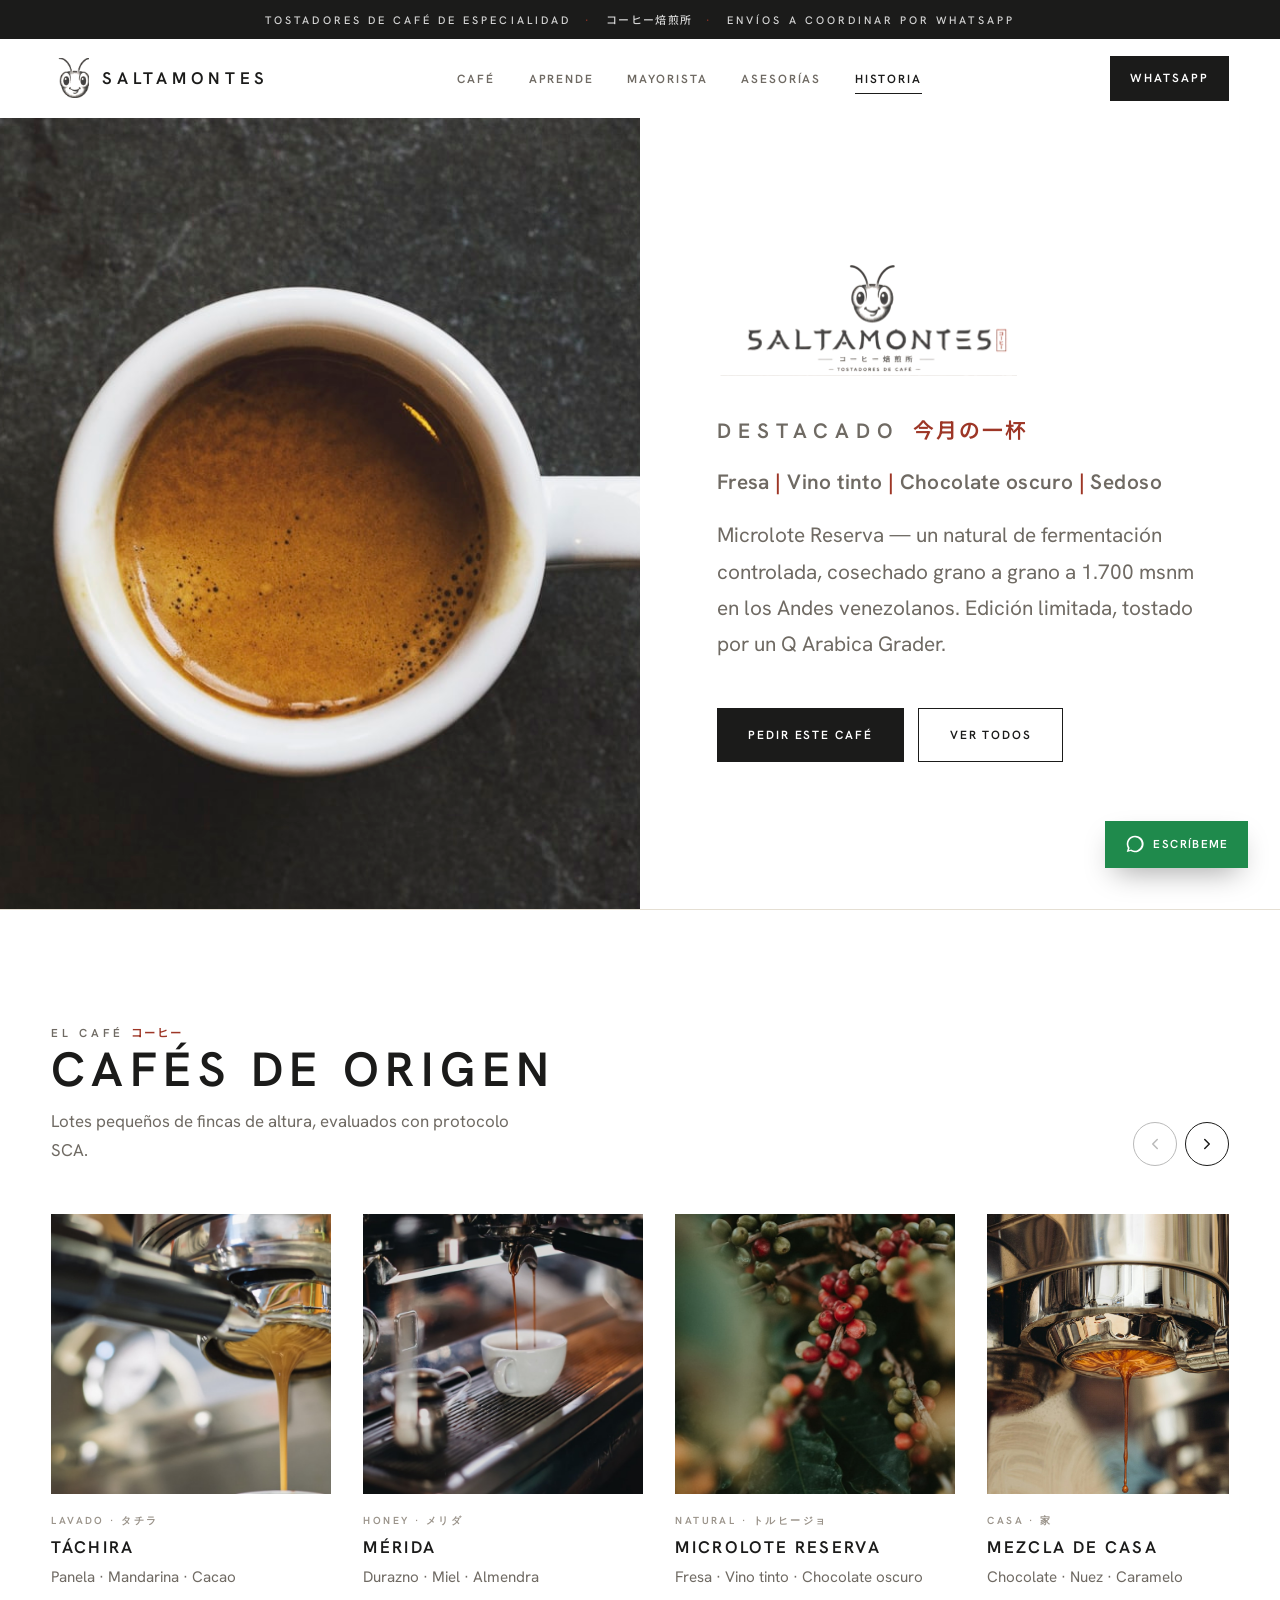
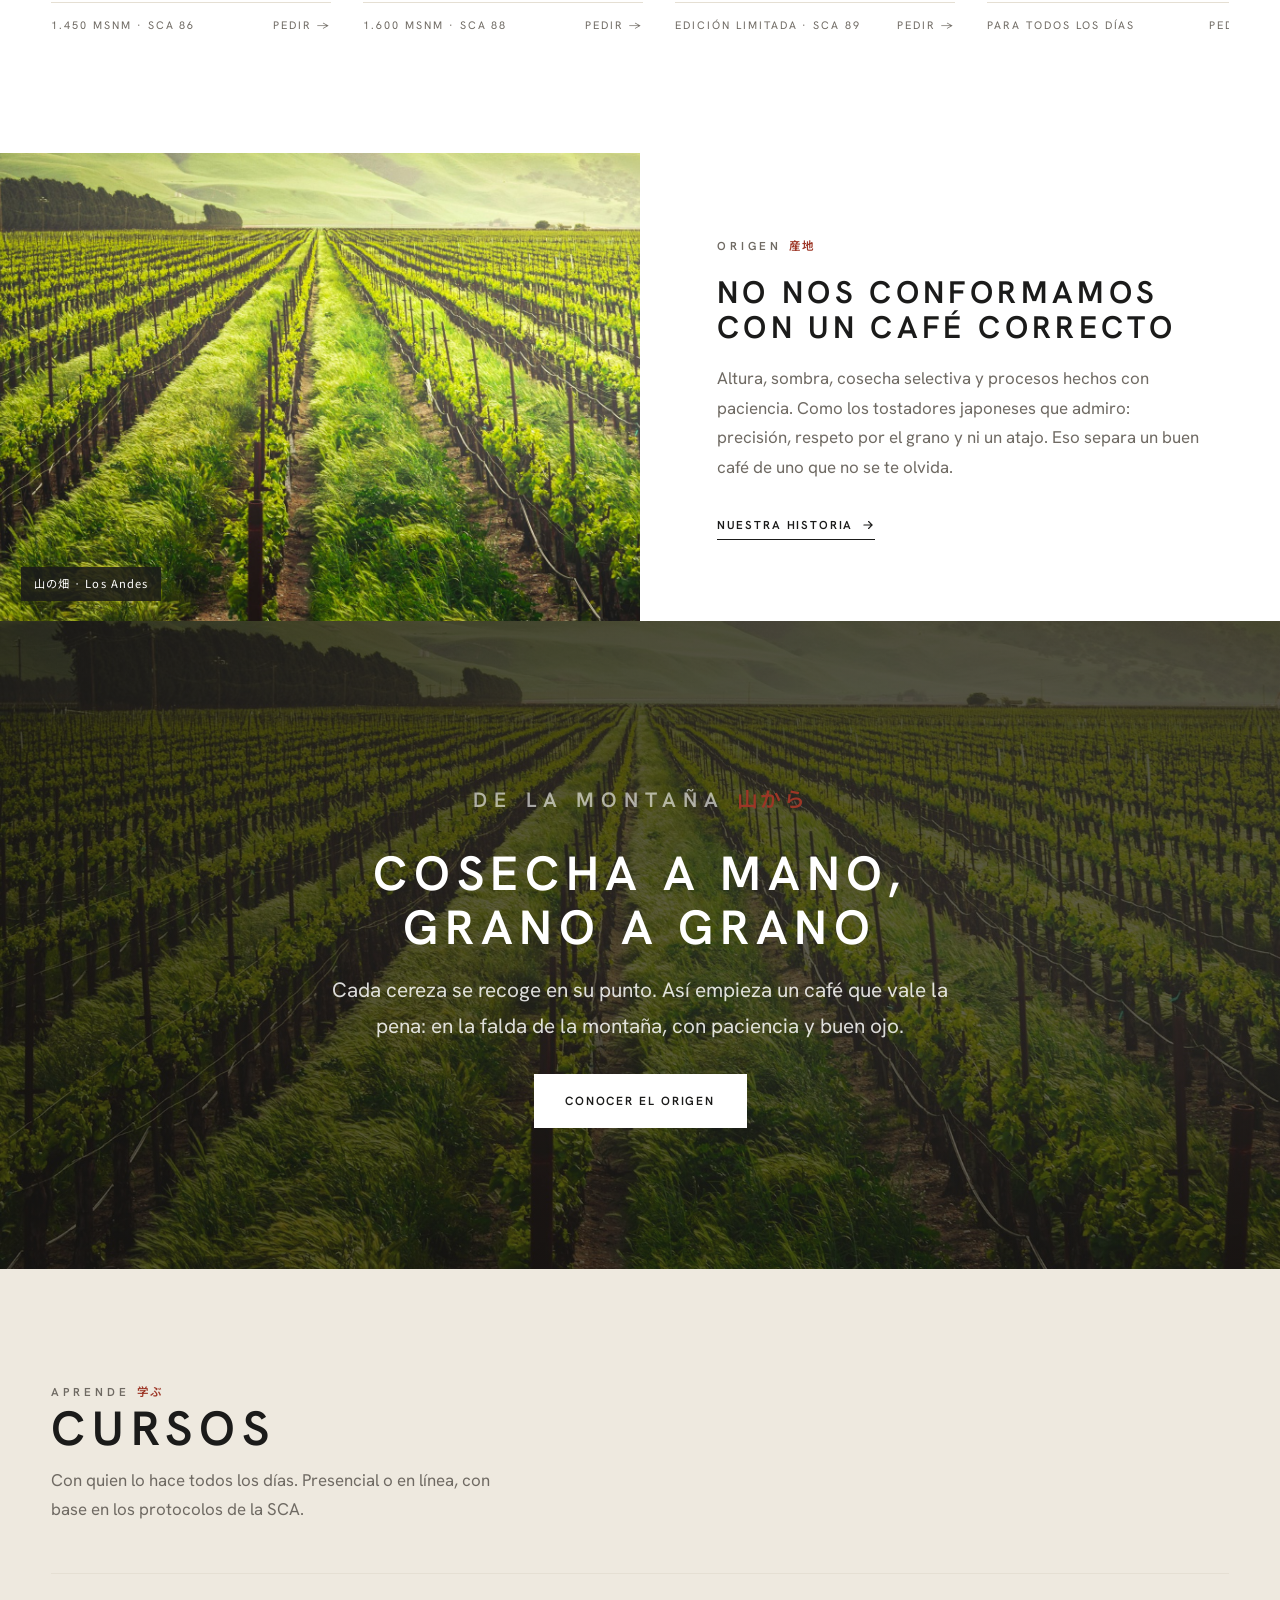
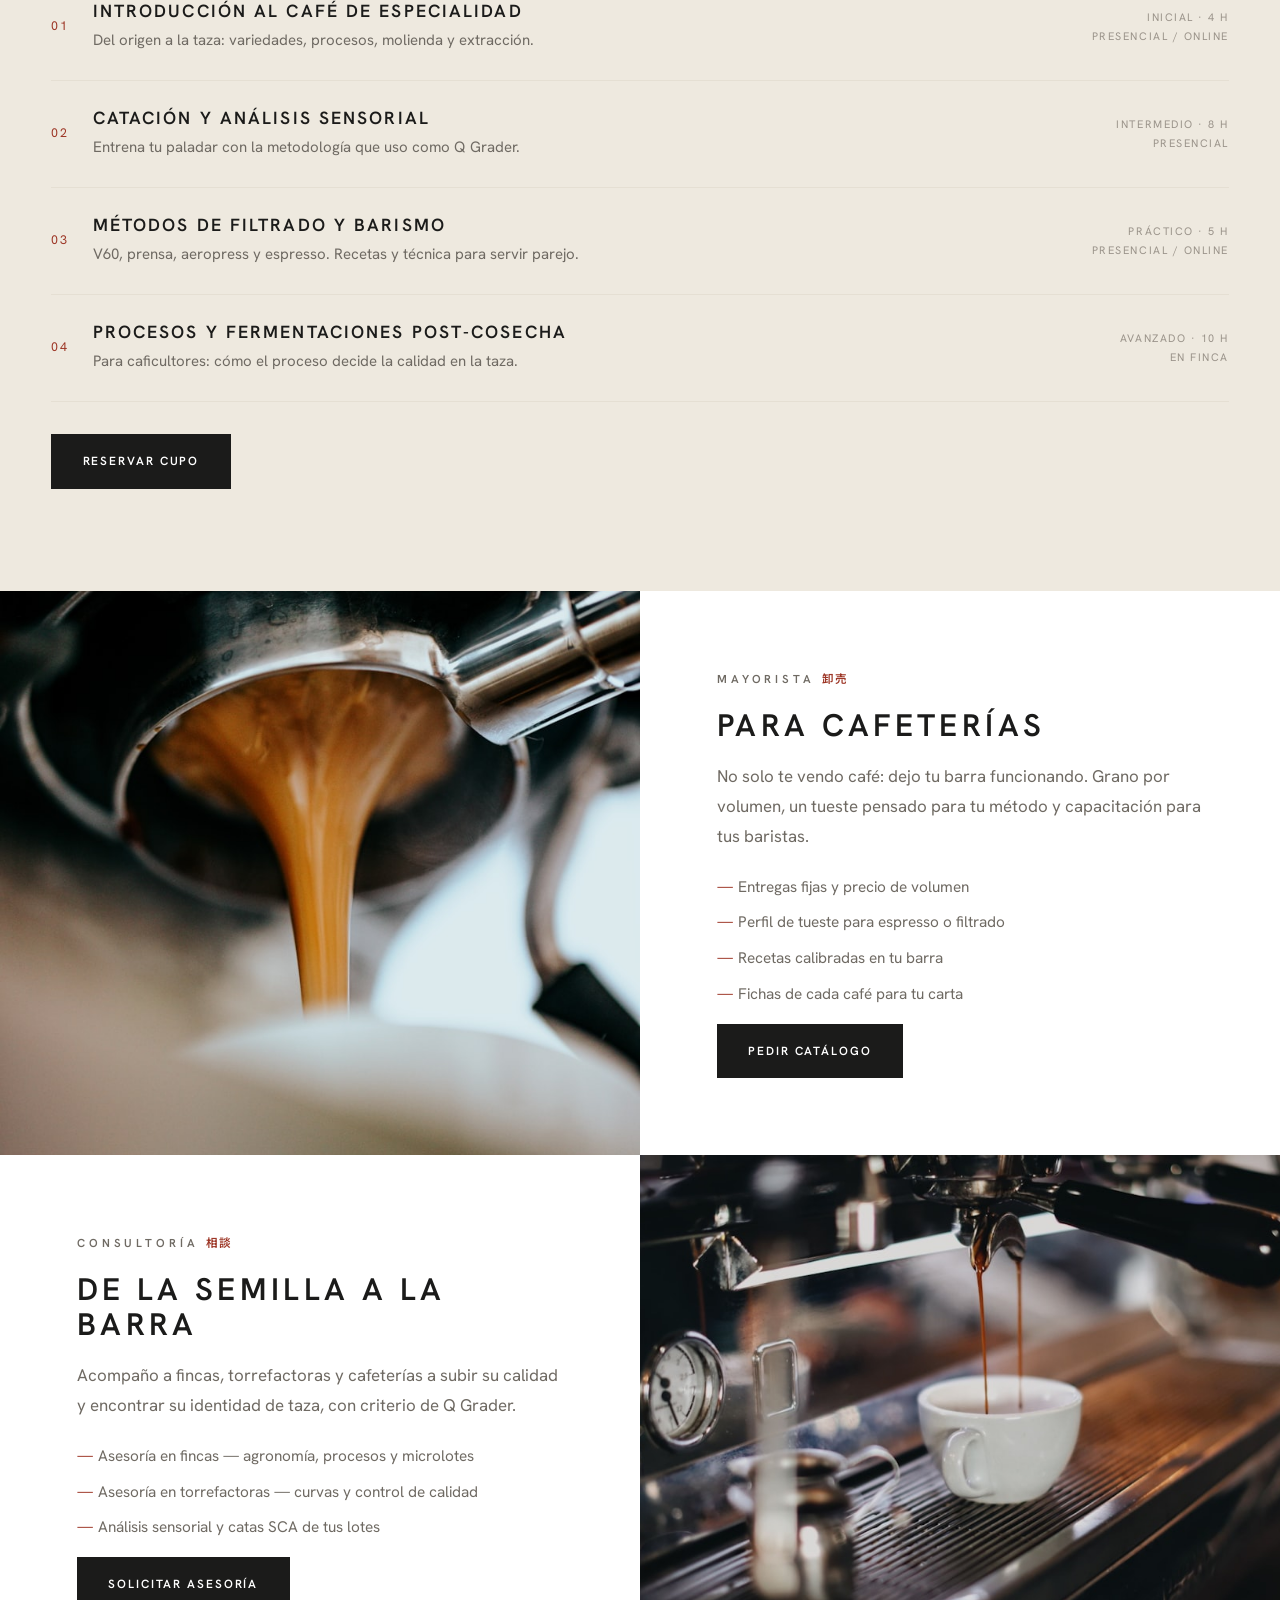
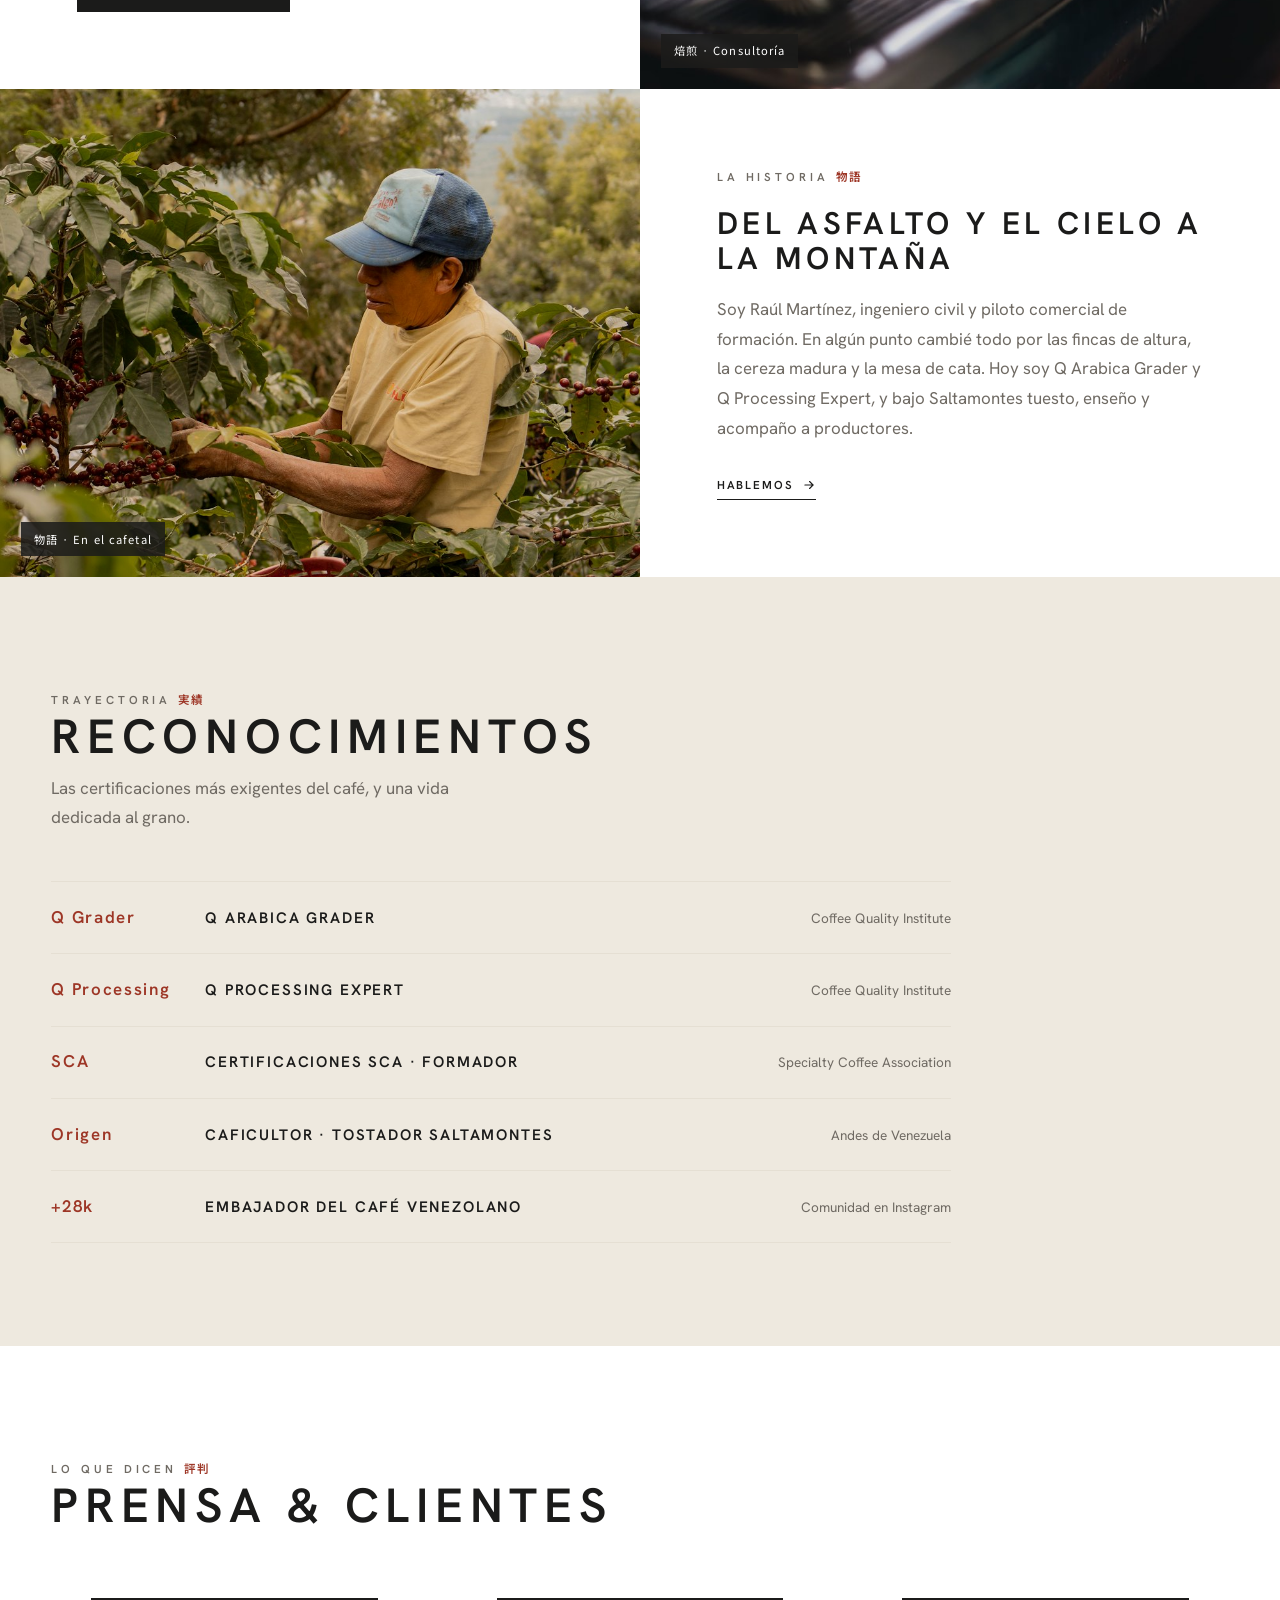
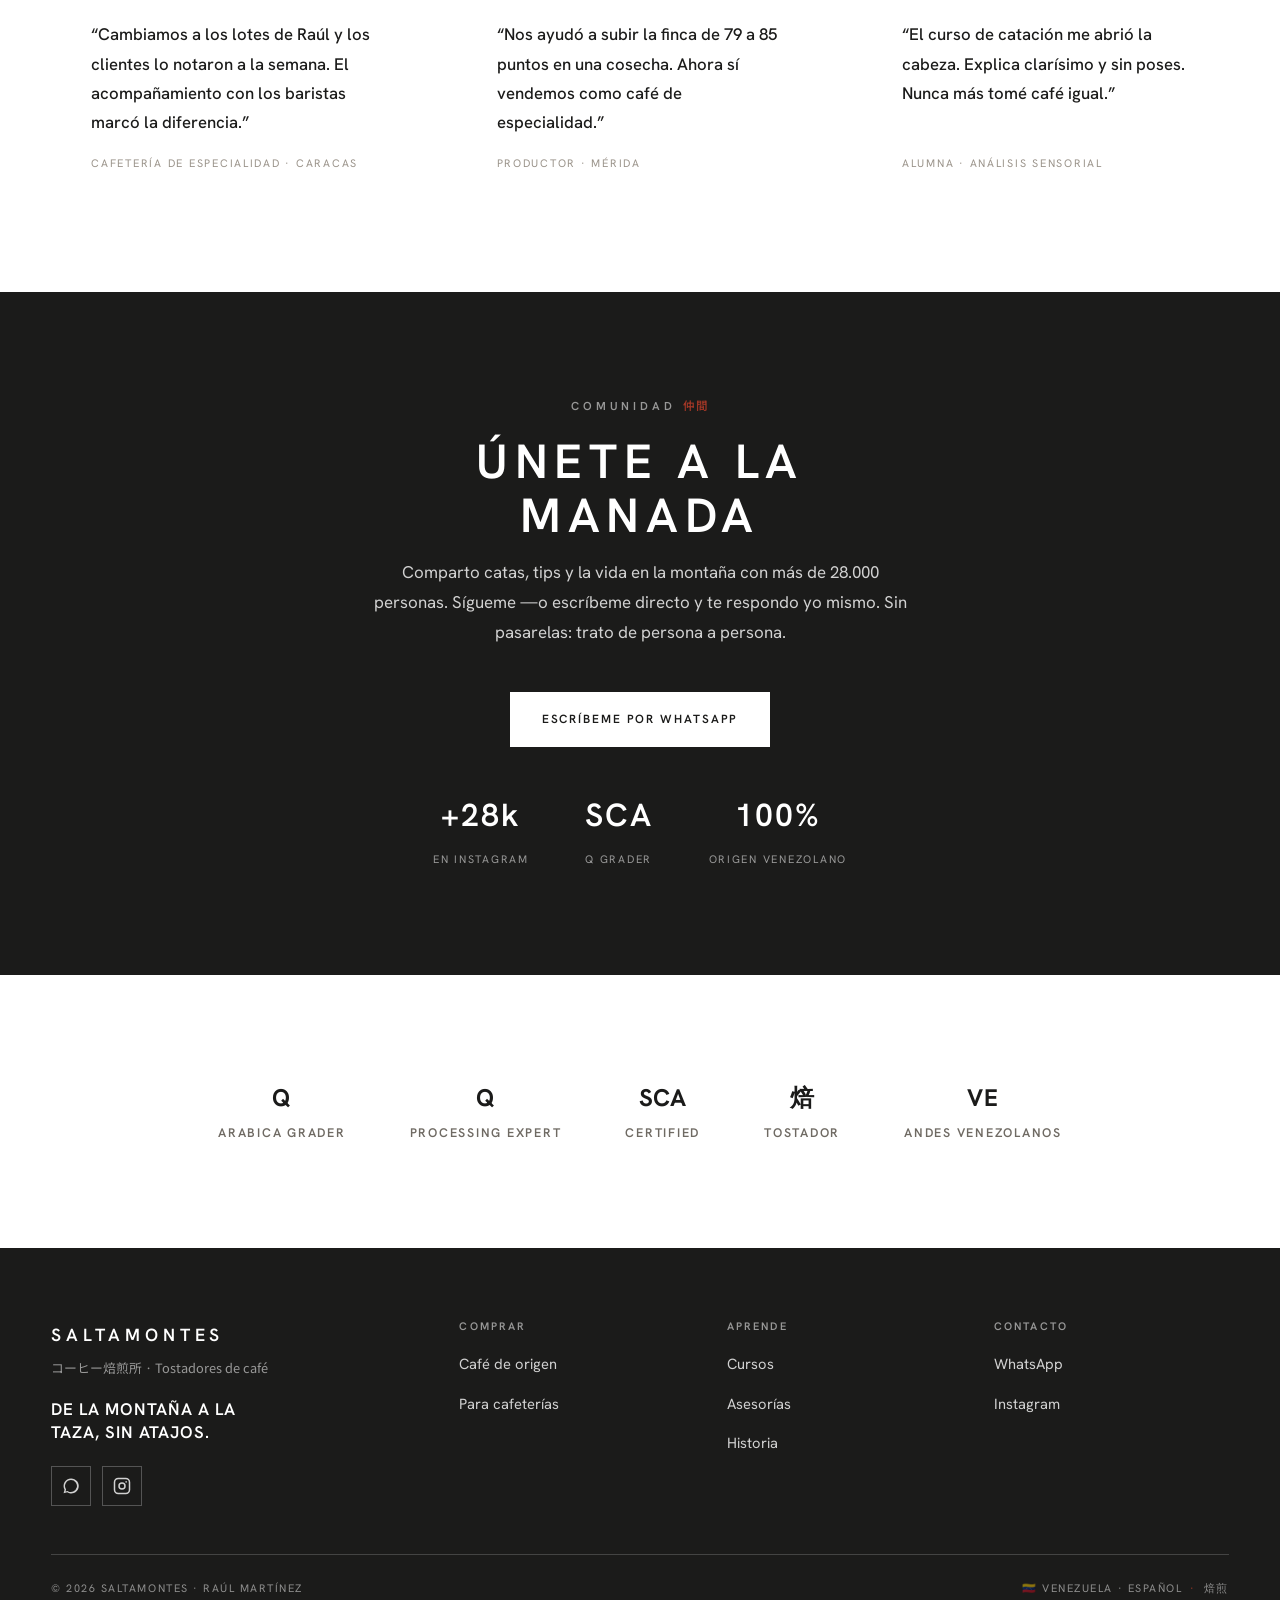
==== commit c6cfc868: "v4: completa carrusel con flechas, bloque de video, reconocimientos, prensa, mega-menú y footer con " ====
--- a/v4.html
+++ b/v4.html
@@ -32,8 +32,24 @@
     </a>
     <nav aria-label="Principal">
       <ul class="nav nav__links">
-        <li><a href="#cafe">Café</a></li>
-        <li><a href="#aprende">Aprende</a></li>
+        <li class="has-mega"><a href="#cafe">Café</a>
+          <div class="mega">
+            <span class="mega__hd">Cafés de origen コーヒー</span>
+            <a class="js-wa" data-wa="Hola Raúl, me interesa el café Táchira (lavado).">Táchira · Lavado</a>
+            <a class="js-wa" data-wa="Hola Raúl, me interesa el café Mérida (honey).">Mérida · Honey</a>
+            <a class="js-wa" data-wa="Hola Raúl, quiero el Microlote Reserva (natural).">Microlote Reserva · Natural</a>
+            <a class="js-wa" data-wa="Hola Raúl, quiero la Mezcla de casa.">Mezcla de casa</a>
+          </div>
+        </li>
+        <li class="has-mega"><a href="#aprende">Aprende</a>
+          <div class="mega">
+            <span class="mega__hd">Cursos 学ぶ</span>
+            <a href="#aprende">Introducción al café</a>
+            <a href="#aprende">Catación y análisis sensorial</a>
+            <a href="#aprende">Filtrado y barismo</a>
+            <a href="#aprende">Procesos y fermentaciones</a>
+          </div>
+        </li>
         <li><a href="#mayorista">Mayorista</a></li>
         <li><a href="#asesorias">Asesorías</a></li>
         <li><a href="#historia">Historia</a></li>
@@ -79,9 +95,12 @@
   <div class="wrap">
     <div class="sechead reveal">
       <div><p class="ey">El café <span class="jp">コーヒー</span></p><h2>Cafés de origen</h2><p>Lotes pequeños de fincas de altura, evaluados con protocolo SCA.</p></div>
-      <a class="lnk js-wa" data-wa="Hola Raúl, ¿me pasas la lista completa de cafés de Saltamontes con precios?">Ver todos <svg viewBox="0 0 24 24" fill="none" stroke="currentColor" stroke-width="2" stroke-linecap="round"><path d="M5 12h14M13 6l6 6-6 6"/></svg></a>
-    </div>
-    <div class="rail reveal">
+      <div class="rail-nav" aria-hidden="true">
+        <button class="rail-btn" data-rail="prev" aria-label="Anterior"><svg viewBox="0 0 24 24" fill="none" stroke="currentColor" stroke-width="2" stroke-linecap="round" stroke-linejoin="round"><path d="M15 18l-6-6 6-6"/></svg></button>
+        <button class="rail-btn" data-rail="next" aria-label="Siguiente"><svg viewBox="0 0 24 24" fill="none" stroke="currentColor" stroke-width="2" stroke-linecap="round" stroke-linejoin="round"><path d="M9 6l6 6-6 6"/></svg></button>
+      </div>
+    </div>
+    <div class="rail reveal" id="cafeRail">
       <a class="pcard js-wa" data-wa="Hola Raúl, me interesa el café Táchira (lavado). ¿Precio y disponibilidad?">
         <div class="pcard__img"><img src="images/cafe-1.jpg" alt="Táchira" loading="lazy" /></div>
         <span class="pcard__cat">Lavado · タチラ</span><h3>Táchira</h3>
@@ -118,6 +137,19 @@
     <h2>No nos conformamos con un café correcto</h2>
     <p>Altura, sombra, cosecha selectiva y procesos hechos con paciencia. Como los tostadores japoneses que admiro: precisión, respeto por el grano y ni un atajo. Eso separa un buen café de uno que no se te olvida.</p>
     <a class="lnk" href="#historia">Nuestra historia <svg viewBox="0 0 24 24" fill="none" stroke="currentColor" stroke-width="2" stroke-linecap="round"><path d="M5 12h14M13 6l6 6-6 6"/></svg></a>
+  </div>
+</section>
+
+<!-- BLOQUE VIDEO — cafetal a sangre -->
+<section class="vblock" aria-label="Cafetal">
+  <video autoplay muted loop playsinline preload="metadata" poster="images/editorial.jpg">
+    <source src="videos/cafetal-3.mp4" type="video/mp4" />
+  </video>
+  <div class="vblock__inner reveal">
+    <p class="ey">De la montaña <span class="jp">山から</span></p>
+    <h2>Cosecha a mano, grano a grano</h2>
+    <p>Cada cereza se recoge en su punto. Así empieza un café que vale la pena: en la falda de la montaña, con paciencia y buen ojo.</p>
+    <a class="btn btn--light js-wa" data-wa="Hola Raúl, quiero conocer más del origen de tu café.">Conocer el origen</a>
   </div>
 </section>
 
@@ -167,6 +199,33 @@
     <h2>Del asfalto y el cielo a la montaña</h2>
     <p style="text-transform:none;letter-spacing:0;font-weight:400;">Soy Raúl Martínez, ingeniero civil y piloto comercial de formación. En algún punto cambié todo por las fincas de altura, la cereza madura y la mesa de cata. Hoy soy Q Arabica Grader y Q Processing Expert, y bajo Saltamontes tuesto, enseño y acompaño a productores.</p>
     <a class="lnk js-wa" data-wa="Hola Raúl, quiero conocer más de Saltamontes.">Hablemos <svg viewBox="0 0 24 24" fill="none" stroke="currentColor" stroke-width="2" stroke-linecap="round"><path d="M5 12h14M13 6l6 6-6 6"/></svg></a>
+  </div>
+</section>
+
+<!-- RECONOCIMIENTOS -->
+<section class="sec sec--cream" id="reconocimientos">
+  <div class="wrap">
+    <div class="sechead reveal"><div><p class="ey">Trayectoria <span class="jp">実績</span></p><h2>Reconocimientos</h2><p>Las certificaciones más exigentes del café, y una vida dedicada al grano.</p></div></div>
+    <div class="awards reveal">
+      <div class="award"><span class="award__yr">Q Grader</span><span class="award__t">Q Arabica Grader</span><span class="award__by">Coffee Quality Institute</span></div>
+      <div class="award"><span class="award__yr">Q Processing</span><span class="award__t">Q Processing Expert</span><span class="award__by">Coffee Quality Institute</span></div>
+      <div class="award"><span class="award__yr">SCA</span><span class="award__t">Certificaciones SCA · Formador</span><span class="award__by">Specialty Coffee Association</span></div>
+      <div class="award"><span class="award__yr">Origen</span><span class="award__t">Caficultor · Tostador Saltamontes</span><span class="award__by">Andes de Venezuela</span></div>
+      <div class="award"><span class="award__yr">+28k</span><span class="award__t">Embajador del café venezolano</span><span class="award__by">Comunidad en Instagram</span></div>
+    </div>
+  </div>
+</section>
+
+<!-- PRENSA / TESTIMONIOS -->
+<!-- REEMPLAZAR por testimonios reales (nombre + rol/ciudad). Placeholder por ahora. -->
+<section class="sec">
+  <div class="wrap">
+    <div class="sechead reveal"><div><p class="ey">Lo que dicen <span class="jp">評判</span></p><h2>Prensa &amp; clientes</h2></div></div>
+    <div class="quotes reveal">
+      <figure class="quote"><p>“Cambiamos a los lotes de Raúl y los clientes lo notaron a la semana. El acompañamiento con los baristas marcó la diferencia.”</p><cite>Cafetería de especialidad · Caracas</cite></figure>
+      <figure class="quote"><p>“Nos ayudó a subir la finca de 79 a 85 puntos en una cosecha. Ahora sí vendemos como café de especialidad.”</p><cite>Productor · Mérida</cite></figure>
+      <figure class="quote"><p>“El curso de catación me abrió la cabeza. Explica clarísimo y sin poses. Nunca más tomé café igual.”</p><cite>Alumna · Análisis sensorial</cite></figure>
+    </div>
   </div>
 </section>
 
@@ -206,15 +265,23 @@
         <div class="foot__brand">Saltamontes</div>
         <div class="foot__jp">コーヒー焙煎所 · Tostadores de café</div>
         <p class="foot__tag">De la montaña a la taza, sin atajos.</p>
+        <div class="foot__social">
+          <a class="js-wa" data-wa="Hola Raúl 👋" aria-label="WhatsApp"><svg viewBox="0 0 24 24" fill="currentColor"><path d="M12 2a10 10 0 0 0-8.6 15l-1.3 4.7 4.8-1.3A10 10 0 1 0 12 2zm0 2a8 8 0 1 1-4.1 14.9l-.4-.2-2.8.7.8-2.7-.2-.4A8 8 0 0 1 12 4z"/></svg></a>
+          <a href="https://www.instagram.com/raulmartinez28" target="_blank" rel="noopener" aria-label="Instagram"><svg viewBox="0 0 24 24" fill="none" stroke="currentColor" stroke-width="2"><rect x="2" y="2" width="20" height="20" rx="5"/><circle cx="12" cy="12" r="4"/><circle cx="17.5" cy="6.5" r="1.1" fill="currentColor" stroke="none"/></svg></a>
+        </div>
       </div>
       <div><h4>Comprar</h4><ul><li><a class="js-wa" data-wa="Hola Raúl, quiero café de Saltamontes.">Café de origen</a></li><li><a class="js-wa" data-wa="Hola Raúl, quiero el catálogo mayorista.">Para cafeterías</a></li></ul></div>
       <div><h4>Aprende</h4><ul><li><a href="#aprende">Cursos</a></li><li><a href="#asesorias">Asesorías</a></li><li><a href="#historia">Historia</a></li></ul></div>
       <div><h4>Contacto</h4><ul><li><a class="js-wa" data-wa="Hola Raúl 👋">WhatsApp</a></li><li><a href="https://www.instagram.com/raulmartinez28" target="_blank" rel="noopener">Instagram</a></li></ul></div>
     </div>
-    <div class="foot__bottom"><span>© <span id="year">2026</span> Saltamontes · Raúl Martínez</span><span>Andes de Venezuela <span style="color:var(--accent)">·</span> 焙煎</span></div>
+    <div class="foot__bottom">
+      <span>© <span id="year">2026</span> Saltamontes · Raúl Martínez</span>
+      <span class="foot__region">🇻🇪 Venezuela · Español <span style="color:var(--accent)">·</span> 焙煎</span>
+    </div>
   </div>
 </footer>
 
 <script src="assets/app.js"></script>
+<script src="assets/v4.js"></script>
 </body>
 </html>
--- a/assets/v4.css
+++ b/assets/v4.css
@@ -190,6 +190,57 @@
 .foot__bottom{ border-top:1px solid color-mix(in srgb, var(--paper) 18%, transparent); padding-top:1.5rem; display:flex; flex-wrap:wrap; gap:1rem; justify-content:space-between;
   font-size:.68rem; letter-spacing:.14em; text-transform:uppercase; color:color-mix(in srgb, var(--paper) 50%, transparent); }
 
+/* ---------- Mega-menú ---------- */
+.nav li{ position:relative; }
+.nav .has-mega > a::before{ content:""; position:absolute; left:0; right:0; bottom:-24px; height:24px; } /* puente hover */
+.mega{ position:absolute; top:calc(100% + 20px); left:50%; transform:translateX(-50%) translateY(8px);
+  background:var(--paper); border:1px solid var(--line); box-shadow:0 24px 50px -20px rgba(0,0,0,.25);
+  padding:1.4rem 1.6rem; min-width:260px; display:grid; gap:.2rem; opacity:0; visibility:hidden; transition:opacity .22s var(--ease), transform .22s var(--ease); z-index:120; }
+.nav li:hover .mega, .nav li:focus-within .mega{ opacity:1; visibility:visible; transform:translateX(-50%) translateY(0); }
+.mega a{ text-transform:none; letter-spacing:.02em; font-weight:500; font-size:.92rem; color:var(--ink-soft); padding:.5rem .4rem; border-radius:2px; }
+.mega a::after{ display:none; }
+.mega a:hover{ color:var(--ink); background:var(--sand); }
+.mega .mega__hd{ font-size:.62rem; letter-spacing:.24em; text-transform:uppercase; color:var(--ink-faint); padding:.2rem .4rem .5rem; }
+@media (max-width:960px){ .mega{ display:none !important; } }
+
+/* ---------- Flechas del carrusel ---------- */
+.rail-nav{ display:flex; gap:.5rem; }
+.rail-btn{ width:44px; height:44px; border-radius:50%; border:1px solid var(--ink); background:var(--paper); color:var(--ink); display:grid; place-items:center; cursor:pointer; transition:background .2s var(--ease), color .2s var(--ease), opacity .2s; }
+.rail-btn:hover{ background:var(--ink); color:var(--paper); }
+.rail-btn:disabled{ opacity:.3; cursor:default; }
+.rail-btn svg{ width:18px; height:18px; }
+
+/* ---------- Bloque con video de fondo ---------- */
+.vblock{ position:relative; min-height:min(72vh,720px); display:grid; place-items:center; overflow:hidden; background:var(--ink); text-align:center; color:#fff; isolation:isolate; }
+.vblock video{ position:absolute; inset:0; width:100%; height:100%; object-fit:cover; z-index:1; opacity:.55; }
+.vblock::after{ content:""; position:absolute; inset:0; z-index:2; background:linear-gradient(180deg, rgba(15,12,9,.5), rgba(15,12,9,.35)); }
+.vblock__inner{ position:relative; z-index:4; max-width:760px; padding:clamp(2.5rem,7vw,6rem) var(--gutter); }
+.vblock .ey{ color:color-mix(in srgb,#fff 60%,transparent); justify-content:center; }
+.vblock h2{ color:#fff; font-size:var(--s-3); }
+.vblock p{ color:color-mix(in srgb,#fff 84%,transparent); margin:1.1rem auto 1.8rem; font-size:var(--s-1); }
+
+/* ---------- Reconocimientos (timeline) ---------- */
+.awards{ border-top:1px solid var(--line); max-width:900px; }
+.award{ display:grid; grid-template-columns:130px 1fr auto; gap:1.5rem; align-items:baseline; padding:1.3rem 0; border-bottom:1px solid var(--line); }
+.award__yr{ font-weight:600; letter-spacing:.1em; color:var(--accent); }
+.award__t{ font-weight:600; letter-spacing:.12em; text-transform:uppercase; font-size:.95rem; }
+.award__by{ text-transform:none; letter-spacing:0; font-weight:400; color:var(--ink-soft); font-size:.85rem; text-align:right; white-space:nowrap; }
+@media (max-width:560px){ .award{ grid-template-columns:100px 1fr; } .award__by{ grid-column:2; text-align:left; } }
+
+/* ---------- Prensa / testimonios ---------- */
+.quotes{ display:grid; grid-template-columns:repeat(3,1fr); gap:clamp(1.5rem,3vw,2.5rem); }
+.quote{ border-top:2px solid var(--ink); padding-top:1.3rem; display:flex; flex-direction:column; gap:1rem; }
+.quote p{ text-transform:none; letter-spacing:0; font-weight:500; font-size:1.05rem; color:var(--ink); margin:0; }
+.quote cite{ font-style:normal; font-size:.68rem; letter-spacing:.16em; text-transform:uppercase; color:var(--ink-faint); margin-top:auto; }
+@media (max-width:800px){ .quotes{ grid-template-columns:1fr; } }
+
+/* ---------- Footer redes ---------- */
+.foot__social{ display:flex; gap:.7rem; margin-top:1.4rem; }
+.foot__social a{ width:40px; height:40px; display:grid; place-items:center; border:1px solid color-mix(in srgb,var(--paper) 25%,transparent); color:color-mix(in srgb,var(--paper) 80%,transparent); transition:background .2s, color .2s; }
+.foot__social a:hover{ background:var(--paper); color:var(--ink); }
+.foot__social svg{ width:18px; height:18px; }
+.foot__region{ display:inline-flex; align-items:center; gap:.5rem; }
+
 /* Reveal */
 .reveal{ opacity:0; transform:translateY(20px); transition:opacity .7s var(--ease), transform .7s var(--ease); }
 .reveal.in{ opacity:1; transform:none; }
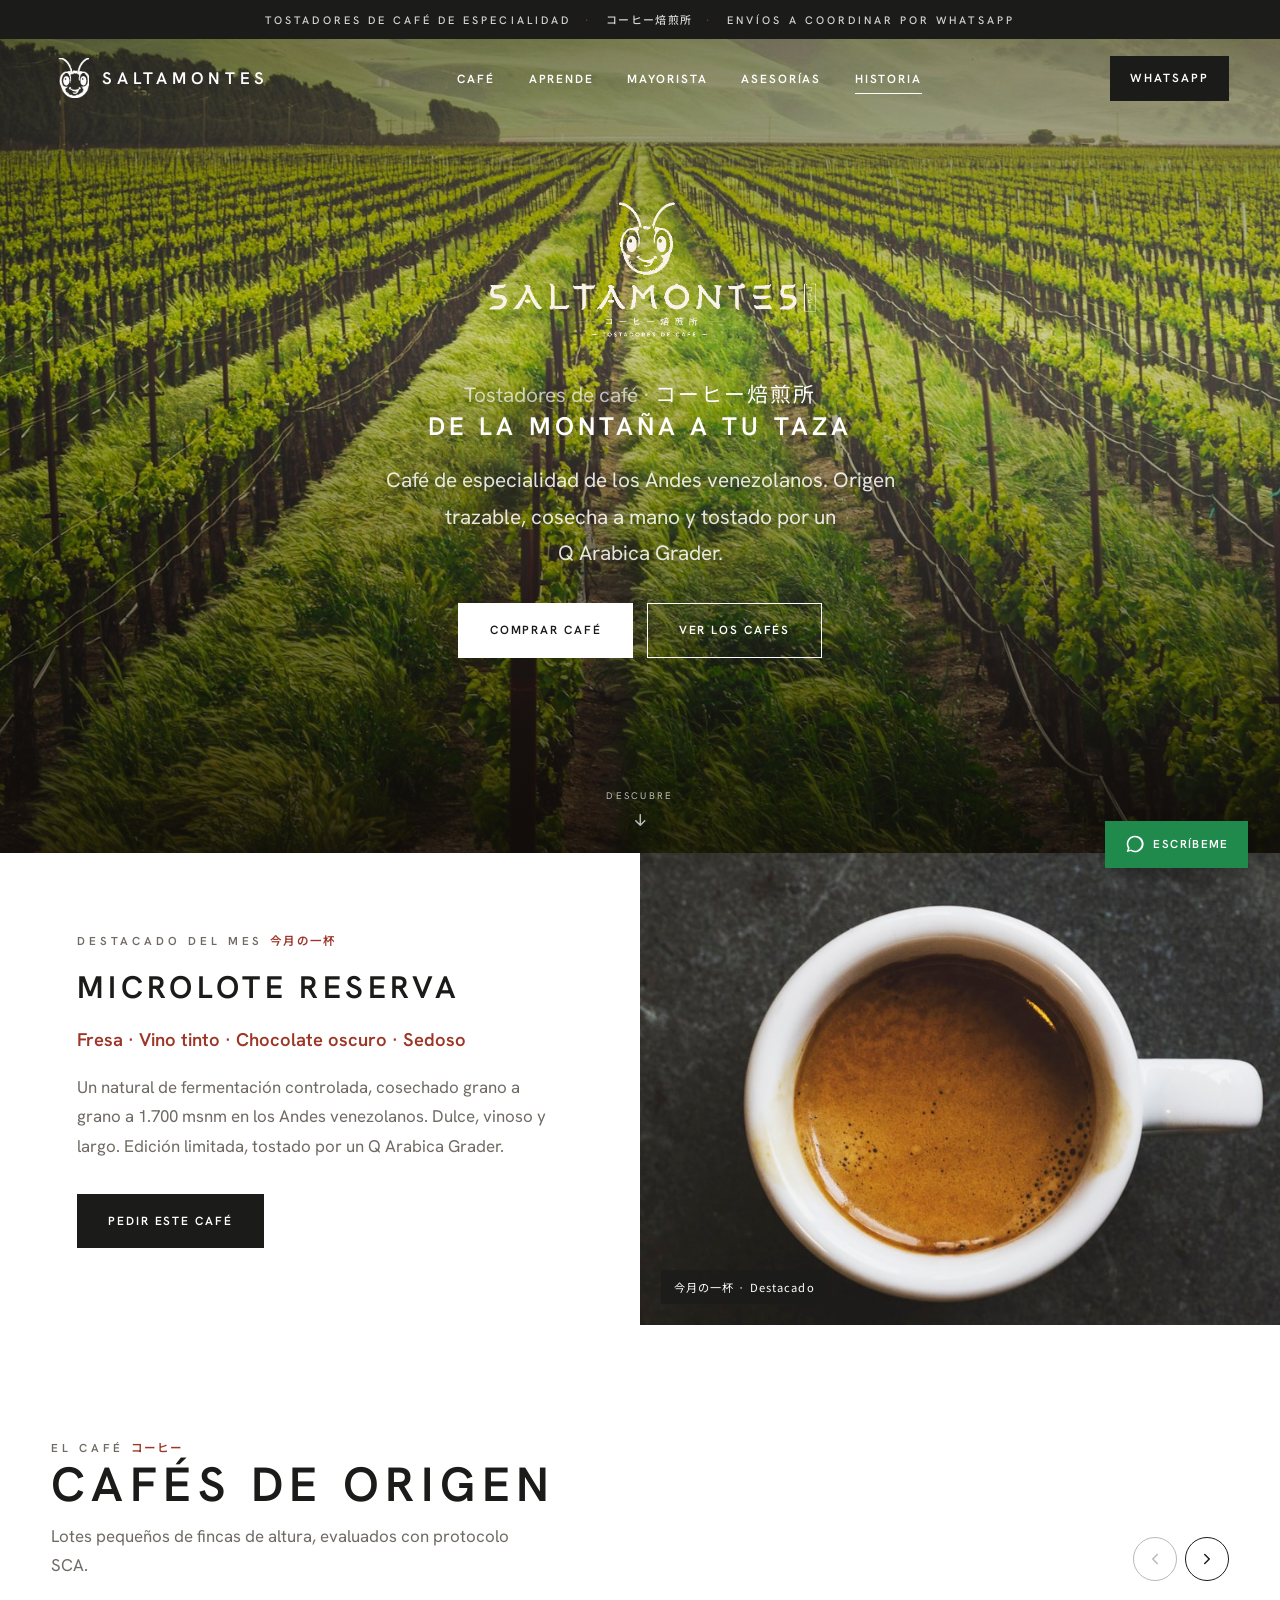
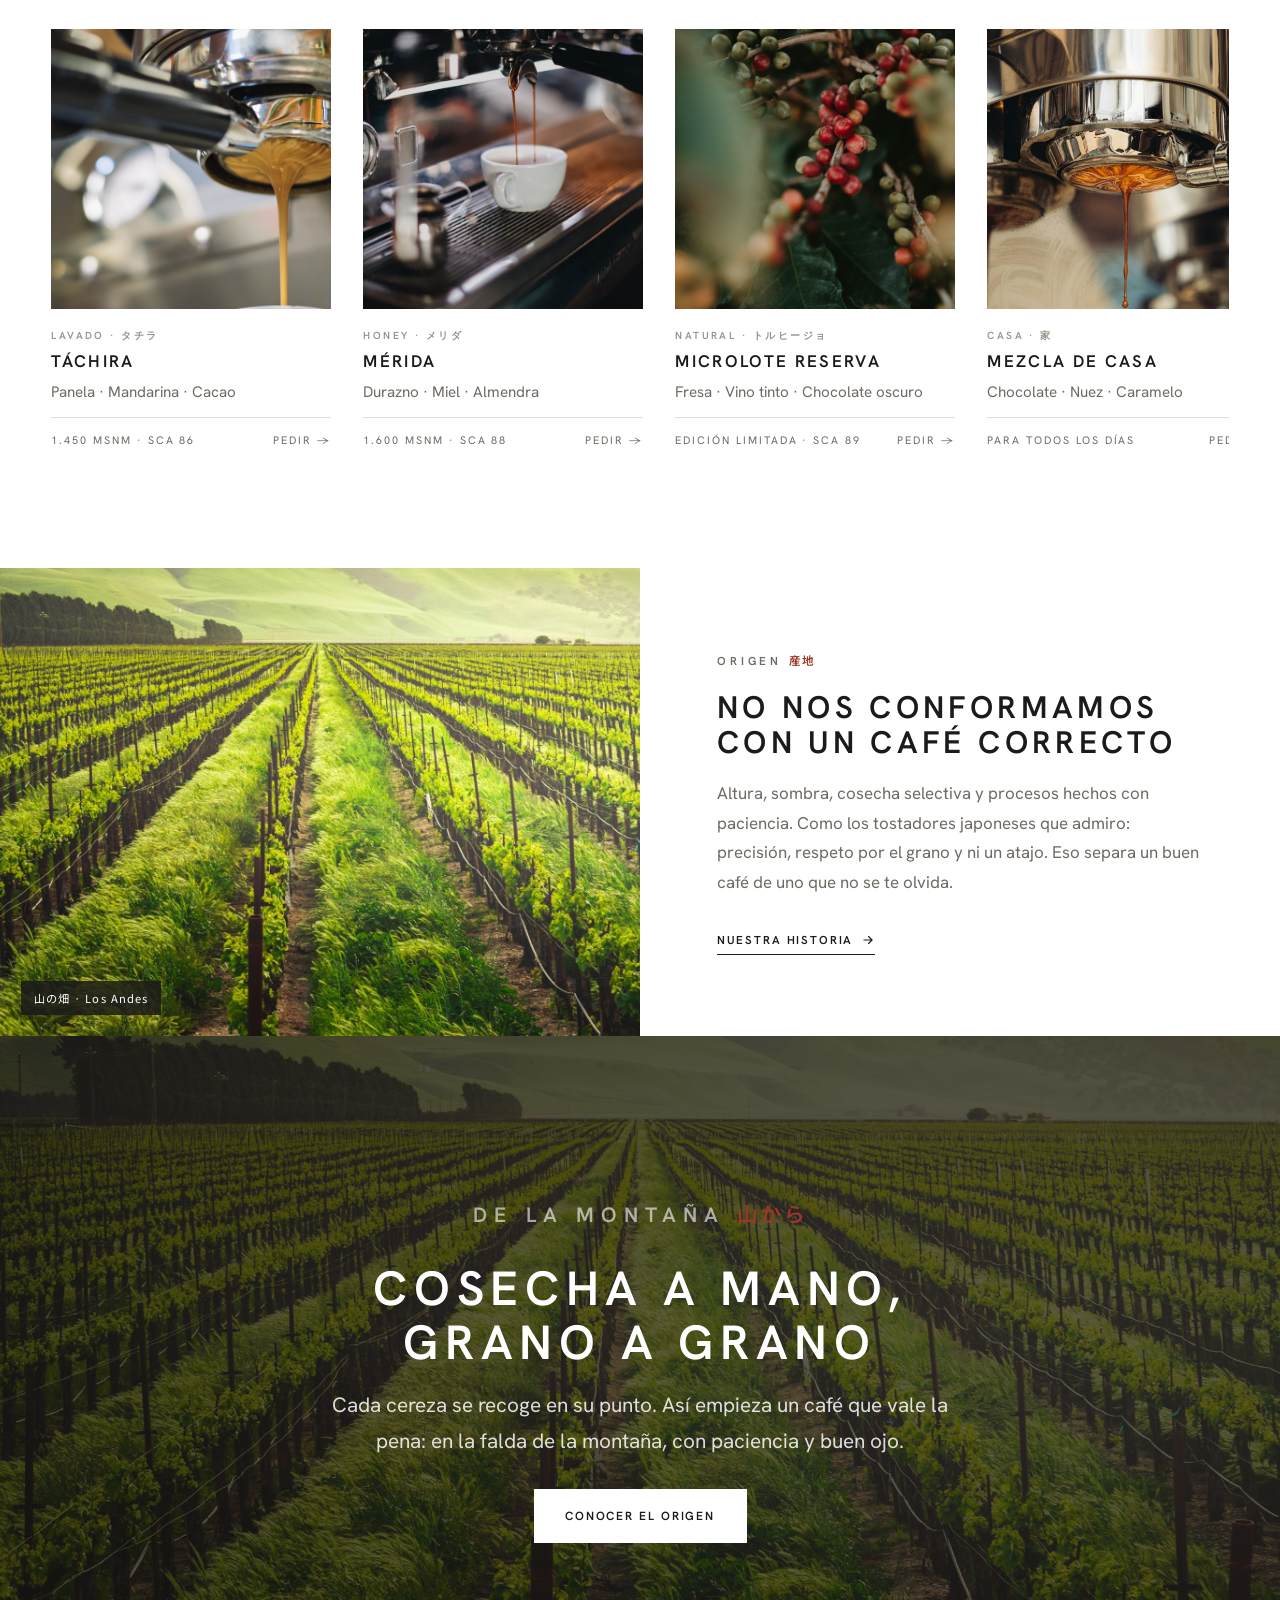
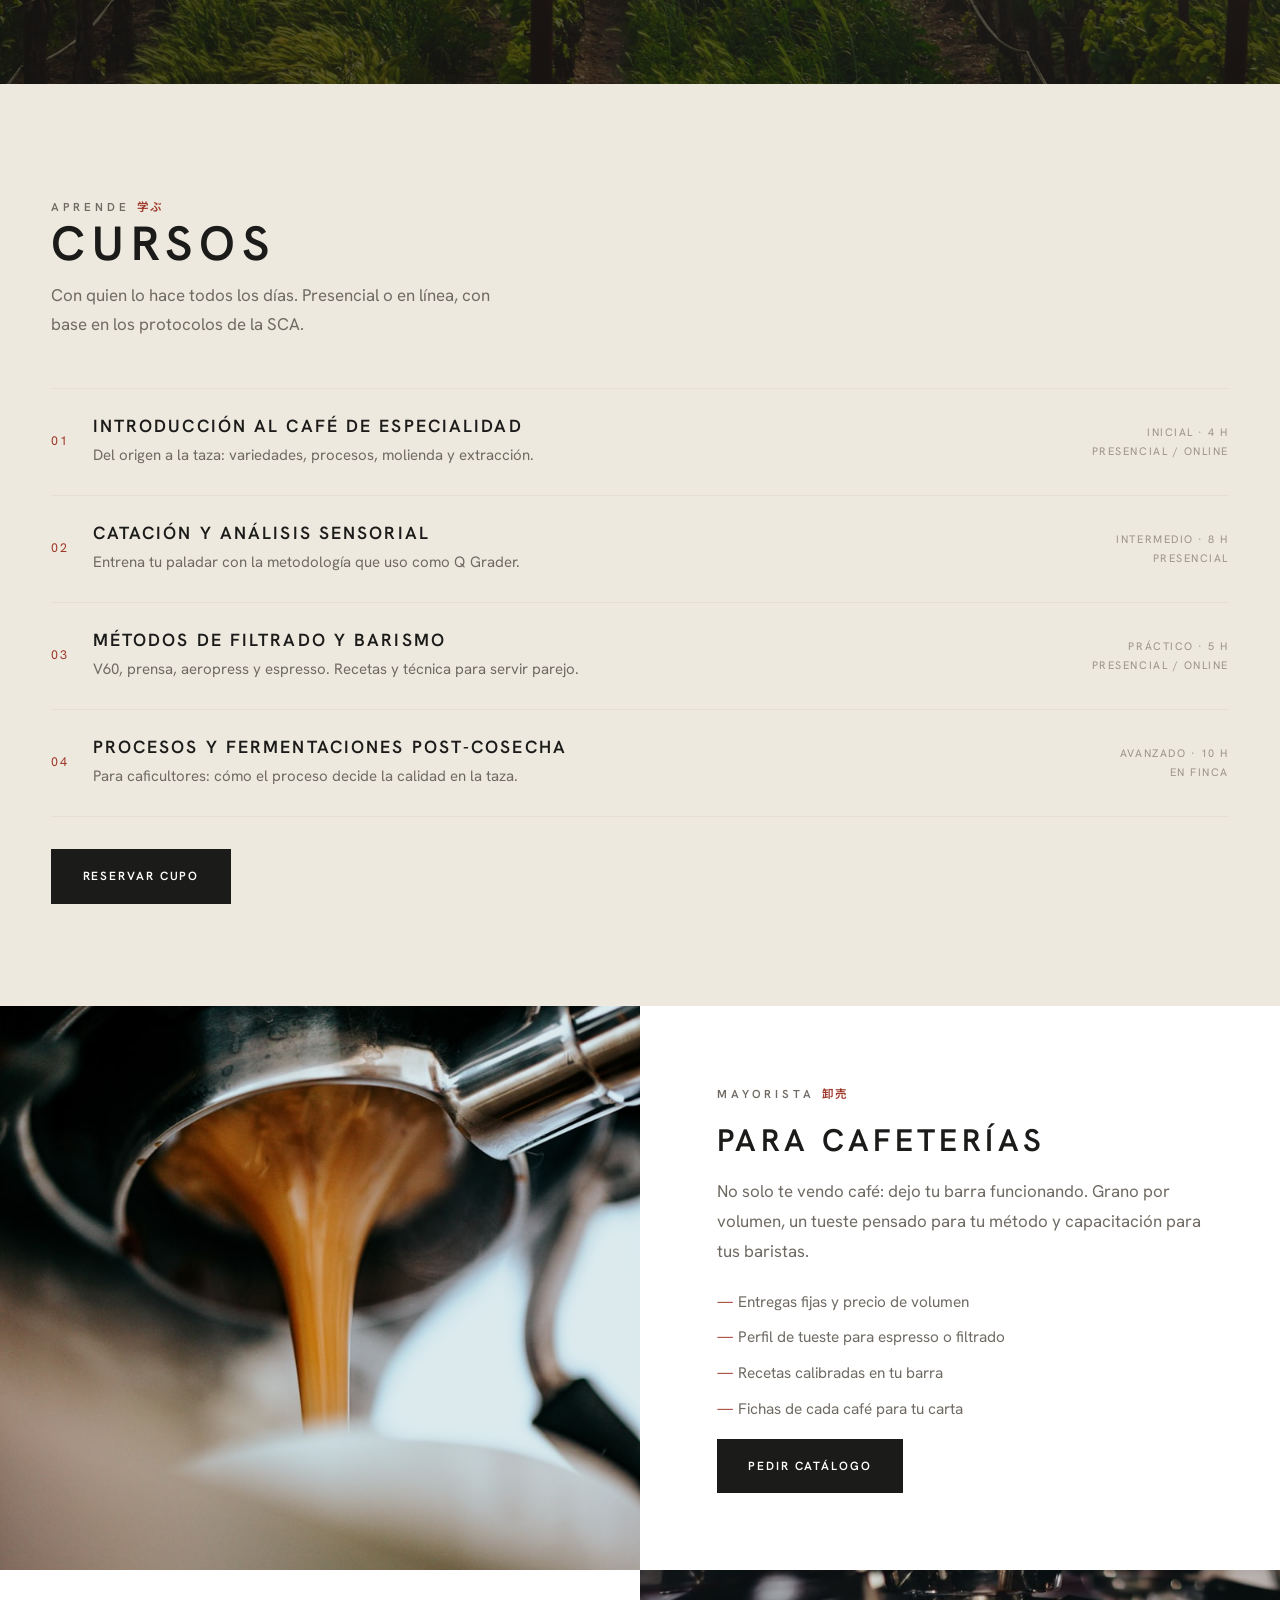
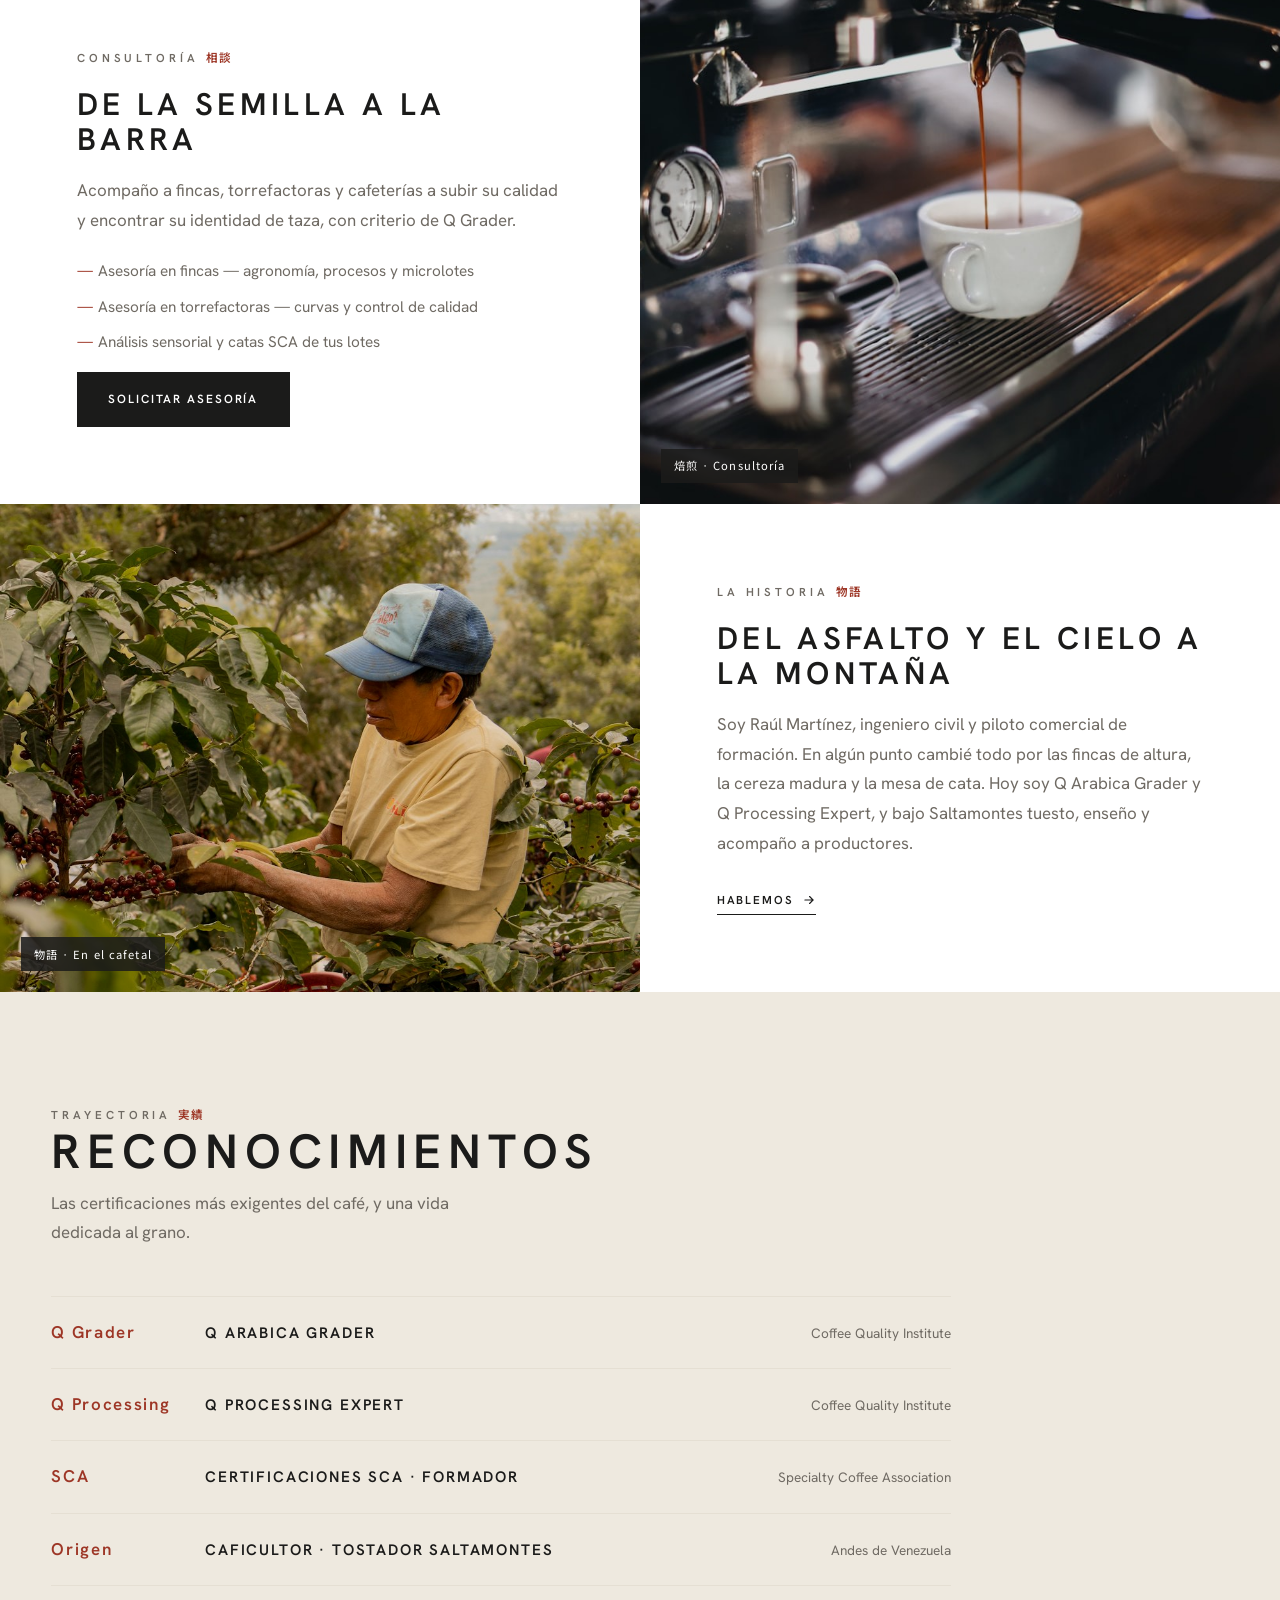
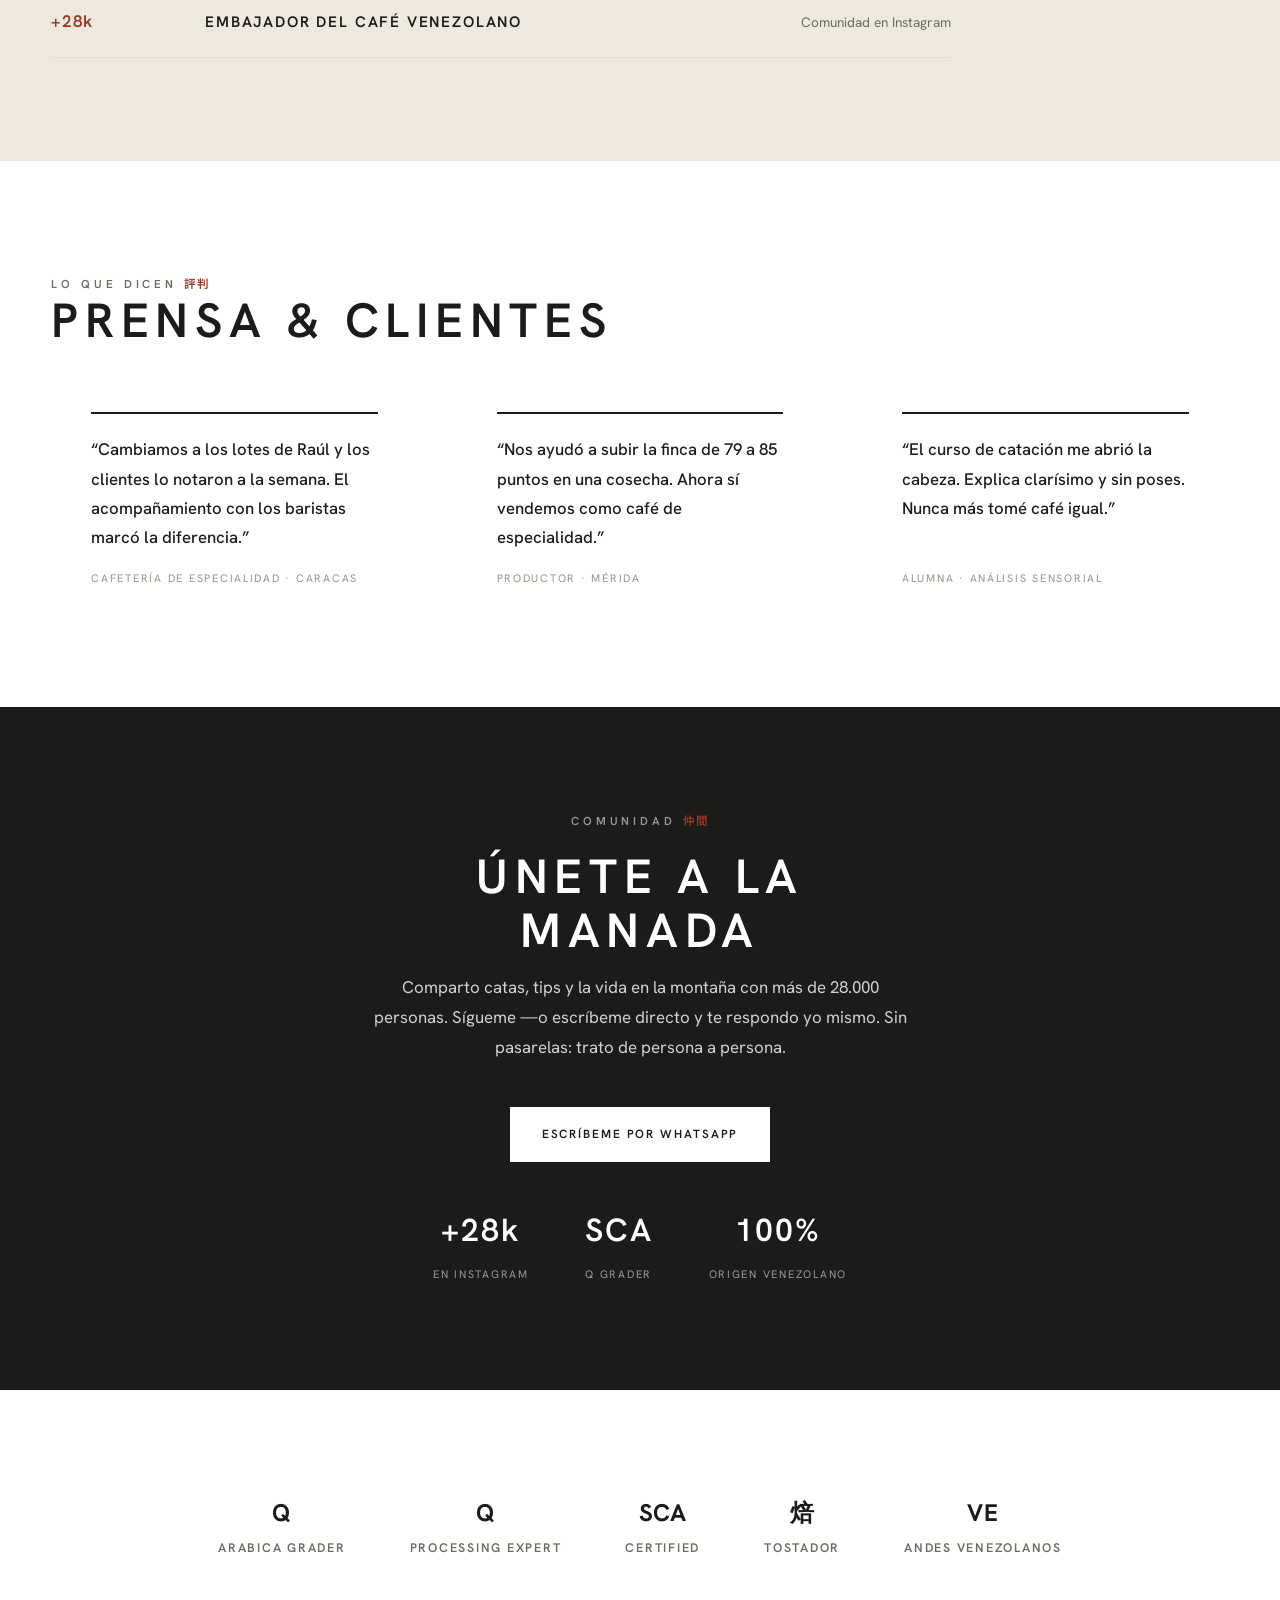
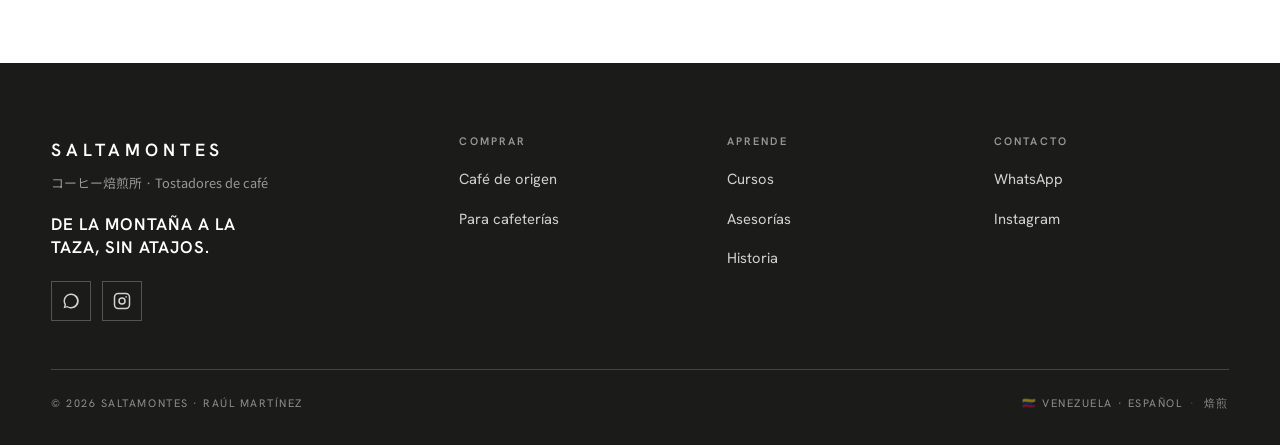
==== commit 64a6ca25: "v4: hero principal como video en carrusel con logo y textos superpuestos" ====
--- a/v4.html
+++ b/v4.html
@@ -75,18 +75,41 @@
 
 <main>
 
-<!-- HERO — producto destacado -->
-<section class="hero">
-  <div class="hero__media"><img src="images/g-taza.jpg" alt="Microlote Reserva" loading="eager" /></div>
-  <div class="hero__body">
-    <img class="hero__logo" src="images/saltamontes-logo.png" alt="Saltamontes" />
-    <p class="ey">Destacado <span class="jp">今月の一杯</span></p>
-    <p class="hero__notes">Fresa <b>|</b> Vino tinto <b>|</b> Chocolate oscuro <b>|</b> Sedoso</p>
-    <p>Microlote Reserva — un natural de fermentación controlada, cosechado grano a grano a 1.700 msnm en los Andes venezolanos. Edición limitada, tostado por un Q&nbsp;Arabica&nbsp;Grader.</p>
-    <div class="hero__cta">
-      <a class="btn js-wa" data-wa="Hola Raúl, quiero el Microlote Reserva destacado de Saltamontes. ¿Disponibilidad y precio?">Pedir este café</a>
-      <a class="btn btn--out" href="#cafe">Ver todos</a>
-    </div>
+<!-- HERO — video en carrusel con logo + textos encima -->
+<section class="vhero" style="background-image:url('images/editorial.jpg')" aria-label="Cafetales de los Andes venezolanos">
+  <div class="vhero__media">
+    <video class="active" autoplay muted loop playsinline preload="auto" poster="images/editorial.jpg"><source src="videos/cafetal-1.mp4" type="video/mp4" /></video>
+    <video autoplay muted loop playsinline preload="auto"><source src="videos/cafetal-3.mp4" type="video/mp4" /></video>
+  </div>
+  <div class="vhero__scrim"></div>
+  <div class="vhero__inner">
+    <img class="vhero__logo" src="images/saltamontes-logo-light.png" alt="Saltamontes — Tostadores de café" />
+    <p class="ey">Tostadores de café · <span class="jp">コーヒー焙煎所</span></p>
+    <h1>De la montaña a tu taza</h1>
+    <p>Café de especialidad de los Andes venezolanos. Origen trazable, cosecha a mano y tostado por un Q&nbsp;Arabica&nbsp;Grader.</p>
+    <div class="vhero__cta">
+      <a class="btn btn--light js-wa" data-wa="Hola Raúl, quiero comprar café de Saltamontes. ¿Qué lotes hay disponibles?">Comprar café</a>
+      <a class="btn btn--out" href="#cafe">Ver los cafés</a>
+    </div>
+  </div>
+  <div class="vhero__dots" role="tablist" aria-label="Cambiar video">
+    <button class="active" aria-label="Video 1"></button>
+    <button aria-label="Video 2"></button>
+  </div>
+  <a class="vhero__scroll" href="#cafe" aria-label="Desplázate para ver más">Descubre
+    <svg viewBox="0 0 24 24" fill="none" stroke="currentColor" stroke-width="2" stroke-linecap="round" stroke-linejoin="round"><path d="M12 5v14M6 13l6 6 6-6"/></svg>
+  </a>
+</section>
+
+<!-- DESTACADO DEL MES -->
+<section class="block block--rev reveal">
+  <div class="block__media"><img src="images/g-taza.jpg" alt="Microlote Reserva" loading="lazy" /><span class="tag">今月の一杯 · Destacado</span></div>
+  <div class="block__body">
+    <p class="ey">Destacado del mes <span class="jp">今月の一杯</span></p>
+    <h2>Microlote Reserva</h2>
+    <p style="text-transform:none;letter-spacing:0;font-weight:600;color:var(--accent);font-size:1.15rem;">Fresa · Vino tinto · Chocolate oscuro · Sedoso</p>
+    <p>Un natural de fermentación controlada, cosechado grano a grano a 1.700 msnm en los Andes venezolanos. Dulce, vinoso y largo. Edición limitada, tostado por un Q&nbsp;Arabica&nbsp;Grader.</p>
+    <a class="btn js-wa" data-wa="Hola Raúl, quiero el Microlote Reserva destacado. ¿Disponibilidad y precio?">Pedir este café</a>
   </div>
 </section>
 
--- a/assets/v4.css
+++ b/assets/v4.css
@@ -241,6 +241,40 @@
 .foot__social svg{ width:18px; height:18px; }
 .foot__region{ display:inline-flex; align-items:center; gap:.5rem; }
 
+/* ---------- HERO DE VIDEO EN CARRUSEL (logo + texto encima) ---------- */
+.v4 .topbar{ position:relative; z-index:101; }
+.vhero{ position:relative; height:min(94vh,1000px); margin-top:-111px; overflow:hidden; display:grid; place-items:center; text-align:center;
+  background:#141210 center/cover no-repeat; color:#fff; isolation:isolate; }
+.vhero__media{ position:absolute; inset:0; z-index:1; }
+.vhero__media video{ position:absolute; inset:0; width:100%; height:100%; object-fit:cover; opacity:0; transition:opacity 1.4s ease; }
+.vhero__media video.active{ opacity:1; }
+.vhero__scrim{ position:absolute; inset:0; z-index:2; background:linear-gradient(180deg, rgba(15,11,8,.5) 0%, rgba(15,11,8,.2) 38%, rgba(15,11,8,.55) 80%, rgba(15,11,8,.82) 100%); }
+.vhero__inner{ position:relative; z-index:4; max-width:840px; padding:2rem var(--gutter); }
+.vhero__logo{ width:min(380px,74%); margin:0 auto 2rem; }
+.vhero .ey{ justify-content:center; color:color-mix(in srgb,#fff 68%,transparent); }
+.vhero .ey .jp{ color:#fff; }
+.vhero h1{ color:#fff; font-size:clamp(1.9rem,1.2rem+2.8vw,3.6rem); letter-spacing:.16em; text-shadow:0 2px 24px rgba(0,0,0,.35); }
+.vhero p{ color:color-mix(in srgb,#fff 86%,transparent); margin:1.3rem auto 0; max-width:46ch; font-size:var(--s-1);
+  text-transform:none; letter-spacing:0; font-weight:400; text-shadow:0 1px 14px rgba(0,0,0,.4); }
+.vhero__cta{ display:flex; gap:.9rem; justify-content:center; flex-wrap:wrap; margin-top:2rem; }
+.vhero__cta .btn--out{ border-color:#fff; color:#fff; }
+.vhero__cta .btn--out:hover{ background:#fff; color:var(--ink); }
+.vhero__dots{ position:absolute; z-index:4; bottom:clamp(4rem,7vh,5.5rem); left:0; right:0; display:flex; gap:.5rem; justify-content:center; }
+.vhero__dots button{ width:30px; height:3px; border:0; border-radius:0; padding:0; cursor:pointer; background:color-mix(in srgb,#fff 40%,transparent); transition:background .3s,width .3s; }
+.vhero__dots button.active{ background:#fff; width:46px; }
+.vhero__scroll{ position:absolute; z-index:4; bottom:1.5rem; left:50%; transform:translateX(-50%); color:color-mix(in srgb,#fff 70%,transparent);
+  font-size:.6rem; letter-spacing:.24em; text-transform:uppercase; text-decoration:none; display:flex; flex-direction:column; align-items:center; gap:.4rem; }
+.vhero__scroll svg{ width:18px; height:18px; animation:vbounce 1.8s ease-in-out infinite; }
+@keyframes vbounce{ 0%,100%{ transform:translateY(0); } 50%{ transform:translateY(6px); } }
+@media (prefers-reduced-motion:reduce){ .vhero__scroll svg{ animation:none; } .vhero__media video{ transition:none; } }
+
+/* header inmersivo (transparente) sobre el video, arriba del todo */
+.v4 .hdr:not(.is-stuck){ background:transparent; backdrop-filter:none; }
+.v4 .hdr:not(.is-stuck) .brand b, .v4 .hdr:not(.is-stuck) .nav a{ color:#fff; }
+.v4 .hdr:not(.is-stuck) .nav a::after{ background:#fff; }
+.v4 .hdr:not(.is-stuck) .menu-btn{ border-color:color-mix(in srgb,#fff 45%,transparent); color:#fff; }
+.v4 .hdr:not(.is-stuck) .brand img{ filter:brightness(0) invert(1); }
+
 /* Reveal */
 .reveal{ opacity:0; transform:translateY(20px); transition:opacity .7s var(--ease), transform .7s var(--ease); }
 .reveal.in{ opacity:1; transform:none; }
